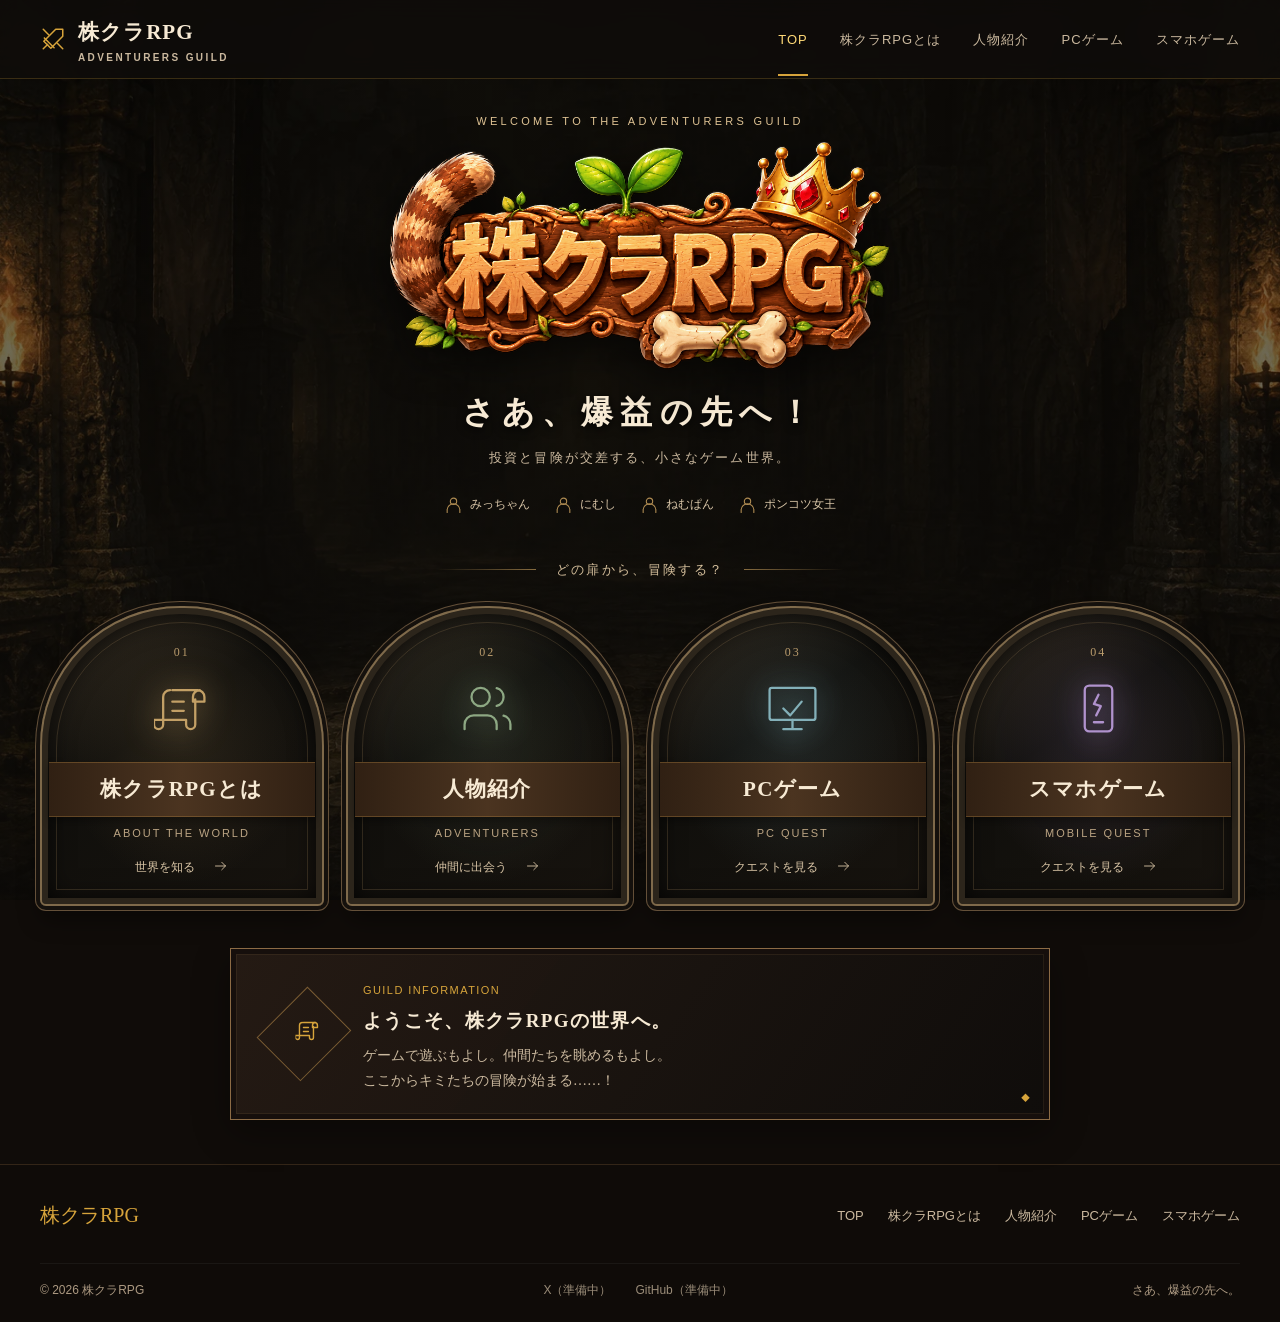
==== index.html @ 5f190a09 "Build Kabukura RPG static guild portal" ====
<!doctype html>
<html lang="ja"><head><meta charset="utf-8"><meta name="viewport" content="width=device-width,initial-scale=1"><meta name="theme-color" content="#100c09"><title>冒険者ギルド | 株クラRPG 公式サイト</title><meta name="description" content="さあ、爆益の先へ！ 株クラRPGの世界、仲間たち、PC・スマホゲームに出会う冒険者ギルド。"><meta property="og:title" content="冒険者ギルド | 株クラRPG"><meta property="og:description" content="さあ、爆益の先へ！ 株クラRPGの世界、仲間たち、PC・スマホゲームに出会う冒険者ギルド。"><meta property="og:type" content="website"><meta name="twitter:card" content="summary_large_image"><meta property="og:image" content="https://kabukura-rpg-guild.eager-loom-9898.chatgpt.site/assets/images/logo/kabukura-rpg.png"><meta property="og:image:alt" content="株クラRPG ロゴ"><meta property="og:url" content="https://kabukura-rpg-guild.eager-loom-9898.chatgpt.site/index.html"><link rel="icon" href="./assets/images/logo/kabukura-rpg.png"><link rel="stylesheet" href="./assets/css/common.css"><link rel="stylesheet" href="./assets/css/home.css"><script src="./data/site.js" defer></script><script src="./data/characters.js" defer></script><script src="./assets/js/common.js" defer></script></head><body class="home"><a class="skip-link" href="#main">本文へスキップ</a><header class="site-header" data-header></header><main id="main"><section class="hero container"><p class="eyebrow">Welcome to the adventurers guild</p><img class="hero-logo" src="./assets/images/logo/kabukura-rpg.png" alt="株クラRPG" width="1857" height="847" fetchpriority="high"><h1>さあ、爆益の先へ！</h1><p class="hero-sub">投資と冒険が交差する、小さなゲーム世界。</p><div class="party-strip" aria-label="ギルドの仲間たち"></div></section><section class="entrance-section container" aria-label="冒険の入口"><p class="section-divider">どの扉から、冒険する？</p><div class="portal-grid"><a class="portal" href="./about.html"><span class="portal-number">01</span><span class="portal-symbol" data-icon="scroll"></span><h2>株クラRPGとは</h2><p>ABOUT THE WORLD</p><span class="portal-action">世界を知る<span data-icon="arrow"></span></span></a><a class="portal" href="./characters.html"><span class="portal-number">02</span><span class="portal-symbol" data-icon="users"></span><h2>人物紹介</h2><p>ADVENTURERS</p><span class="portal-action">仲間に出会う<span data-icon="arrow"></span></span></a><a class="portal" href="./games-pc.html"><span class="portal-number">03</span><span class="portal-symbol" data-icon="monitor"></span><h2>PCゲーム</h2><p>PC QUEST</p><span class="portal-action">クエストを見る<span data-icon="arrow"></span></span></a><a class="portal" href="./games-mobile.html"><span class="portal-number">04</span><span class="portal-symbol" data-icon="mobile"></span><h2>スマホゲーム</h2><p>MOBILE QUEST</p><span class="portal-action">クエストを見る<span data-icon="arrow"></span></span></a></div><div class="welcome rpg-panel"><div class="welcome-symbol" data-icon="scroll"></div><div><small>GUILD INFORMATION</small><h2>ようこそ、株クラRPGの世界へ。</h2><p>ゲームで遊ぶもよし。仲間たちを眺めるもよし。<br>ここからキミたちの冒険が始まる……！</p></div></div></section></main><footer class="site-footer" data-footer></footer><noscript><p class="container noscript">人物・ゲームの一覧表示にはJavaScriptが必要です。<a href="./index.html">TOP</a> / <a href="./about.html">株クラRPGとは</a> / <a href="./characters.html">人物紹介</a> / <a href="./games-pc.html">PCゲーム</a> / <a href="./games-mobile.html">スマホゲーム</a></p></noscript></body></html>
---- assets/css/common.css ----
@charset "UTF-8";
:root{--bg-deep:#100c09;--bg-stone:#211912;--stone-light:#463527;--wood-dark:#3a2113;--wood-main:#6d3d1f;--wood-light:#a9652e;--gold:#d7a43b;--gold-light:#ffd977;--fire:#ef7b21;--fire-light:#ffc45c;--text-main:#f7ead4;--text-sub:#cbb99f;--danger:#b94235;--blue:#315f9c;--line:#82613b;--serif:"Yu Mincho","Hiragino Mincho ProN",serif;--sans:"Hiragino Kaku Gothic ProN","Yu Gothic",sans-serif}
*{box-sizing:border-box}html{scroll-behavior:smooth;color-scheme:dark}body{margin:0;background:var(--bg-deep);color:var(--text-main);font-family:var(--serif);font-size:16px;line-height:1.8}body:before{content:"";position:fixed;inset:0;z-index:-1;background:linear-gradient(180deg,rgba(12,10,8,.45),rgba(12,10,8,.82)),url('../images/backgrounds/guild-hall.webp') center top/cover no-repeat}a{color:inherit;text-decoration:none}button{font:inherit;color:inherit;cursor:pointer}img{max-width:100%;display:block}button,a{-webkit-tap-highlight-color:transparent}button:disabled{cursor:not-allowed}a:focus-visible,button:focus-visible{outline:3px solid var(--gold-light);outline-offset:5px}h1,h2,h3,p{margin-top:0}h1,h2,h3{font-weight:600}svg.icon{width:24px;height:24px;fill:none;stroke:currentColor;stroke-width:1.4;stroke-linecap:round;stroke-linejoin:round;flex-shrink:0}.container{width:min(1200px,calc(100% - 64px));margin-inline:auto}.skip-link{position:fixed;left:16px;top:-100px;z-index:100;background:var(--bg-stone);padding:12px}.skip-link:focus{top:10px}.site-header{position:sticky;top:0;z-index:20;border-bottom:1px solid #d7a43b38;background:#100d0bef;backdrop-filter:blur(12px)}.header-inner{min-height:78px;display:flex;align-items:center;justify-content:space-between;gap:24px}.brand{display:flex;gap:12px;align-items:center;font-size:21px;font-weight:700;letter-spacing:.05em}.brand svg{color:var(--gold);width:26px;height:26px}.brand small{font-family:var(--sans);display:block;font-size:10px;letter-spacing:.24em;line-height:1.3;color:var(--text-sub)}.main-nav{display:flex;gap:32px;align-items:center;font-family:var(--sans);font-size:13px;letter-spacing:.08em}.main-nav a{padding:26px 0 23px;border-bottom:2px solid transparent;color:var(--text-sub)}.main-nav a:hover,.main-nav a[aria-current]{color:var(--gold-light);border-color:var(--gold)}.menu-toggle{display:none;min-width:44px;min-height:44px;border:1px solid var(--line);background:#211912}.eyebrow{font:12px/1.5 var(--sans);letter-spacing:.3em;color:var(--gold);text-transform:uppercase}.rpg-panel{background:linear-gradient(125deg,#261c15ee,#100d0bf5);border:1px solid #8c6b45;box-shadow:inset 0 0 0 5px #160f0c,inset 0 0 0 6px #6e543338,0 12px 35px #0005}.gold-button,.sub-button{display:inline-flex;justify-content:center;align-items:center;gap:10px;min-height:48px;padding:10px 22px;border:1px solid #be904f;background:linear-gradient(#644424,#3a2718);color:var(--gold-light);font-size:14px;letter-spacing:.08em;transition:filter .2s}.gold-button:hover{filter:brightness(1.25)}.sub-button{background:#17130e;border-color:#5c4934;color:var(--text-sub)}.site-footer{border-top:1px solid #8763384d;background:#100c09cc;margin-top:70px;padding:32px 0 20px;font-family:var(--sans)}.footer-top,.footer-bottom{display:flex;justify-content:space-between;align-items:center;gap:24px}.footer-brand{font-family:var(--serif);font-size:20px;color:var(--gold)}.footer-nav{display:flex;flex-wrap:wrap;gap:12px 24px;font-size:13px;color:var(--text-sub)}.footer-nav a:hover{color:var(--gold-light)}.footer-bottom{margin-top:30px;border-top:1px solid #ffffff0c;padding-top:16px;font-size:12px;color:#ad9a82}.social-links{display:flex;gap:24px}.social-unset{color:#9b8d79;font-size:12px}.back-link{display:inline-flex;align-items:center;gap:9px;font:14px var(--sans);color:var(--text-sub);min-height:44px}.page-head{padding:46px 0 38px}.page-head h1{font-size:clamp(30px,4vw,46px);letter-spacing:.1em;margin:12px 0}.page-head p:last-child{color:var(--text-sub);margin:0}.crumb{font:12px var(--sans);color:#b7a384;display:flex;gap:12px;margin-bottom:32px}.page-main{min-height:65vh}.noscript{padding:16px;border:1px solid var(--gold)}
@media(max-width:1000px){.main-nav{gap:18px;font-size:12px}}@media(max-width:767px){.container{width:calc(100% - 36px)}.header-inner{min-height:66px}.brand{font-size:18px}.menu-toggle{display:grid;place-items:center}.main-nav{display:none;position:absolute;top:66px;left:0;right:0;flex-direction:column;gap:0;background:#17120ffb;border-bottom:1px solid var(--line);padding:14px 18px}.main-nav.is-open{display:flex}.main-nav a{width:100%;padding:13px 10px;font-size:14px}.footer-top,.footer-bottom{align-items:flex-start;flex-direction:column;gap:18px}.footer-nav{gap:12px 18px}.site-footer{margin-top:44px}.page-head{padding-top:30px}.page-head h1{font-size:30px}body:before{position:absolute;min-height:100vh;background-attachment:scroll}}
@media(prefers-reduced-motion:reduce){html{scroll-behavior:auto}*,*:before,*:after{animation:none!important;transition:none!important}}
---- assets/css/home.css ----
.home .site-header{position:relative;background:#100d0bcc}.hero{position:relative;text-align:center;padding:34px 0 20px}.hero .eyebrow{color:#dfc394;margin:0 0 12px;font-size:11px}.hero-logo{width:min(500px,78vw);height:auto;margin:0 auto;filter:drop-shadow(0 10px 20px #0009)}.hero h1{font-size:clamp(23px,2.5vw,32px);letter-spacing:.22em;margin:14px 0 5px;text-shadow:0 2px 10px #000}.hero-sub{font-size:13px;color:var(--text-sub);letter-spacing:.16em;margin:0}.party-strip{display:flex;justify-content:center;gap:24px;margin:25px 0 0;flex-wrap:wrap}.party-member{display:flex;align-items:center;gap:7px;font:12px var(--sans);color:#d9c6a8}.party-member svg{width:19px;height:19px;color:#ae8b52}.entrance-section{padding-top:14px}.section-divider{display:flex;align-items:center;justify-content:center;gap:20px;font-size:13px;letter-spacing:.18em;color:#d5bf9c;margin:10px 0 25px}.section-divider:before,.section-divider:after{content:"";height:1px;width:100px;background:linear-gradient(90deg,transparent,#876c40)}.section-divider:after{transform:rotate(180deg)}.portal-grid{display:grid;grid-template-columns:repeat(4,minmax(0,1fr));gap:22px}.portal{--aura:#c3a066;position:relative;display:flex;flex-direction:column;align-items:center;min-height:300px;padding:34px 15px 20px;border:2px solid #7f6a4b;border-radius:140px 140px 6px 6px;background:radial-gradient(ellipse at 50% 45%,color-mix(in srgb,var(--aura) 13%,transparent),transparent 62%),linear-gradient(145deg,#30291f,#100f0c 40%,#17130e);box-shadow:0 0 0 4px #15110d,0 0 0 5px #645039,inset 0 0 0 6px #2c251b,inset 0 0 30px #000,0 14px 22px #0006;text-align:center;transition:transform .25s,border-color .25s,box-shadow .25s;isolation:isolate}.portal:nth-child(2){--aura:#8da883}.portal:nth-child(3){--aura:#83b0b9}.portal:nth-child(4){--aura:#b092cd}.portal:before{content:"";position:absolute;inset:14px;border:1px solid #9f84583d;border-radius:130px 130px 0 0;z-index:-1}.portal-number{font-size:12px;color:#b99b6c;letter-spacing:.16em}.portal-symbol{display:grid;place-items:center;height:90px;width:100%;color:var(--aura);filter:drop-shadow(0 0 15px var(--aura));transition:transform .25s}.portal-symbol svg.icon{height:55px;width:55px;stroke-width:1}.portal h2{width:calc(100% + 16px);font-size:21px;letter-spacing:.06em;margin:8px 0 7px;padding:8px 0;border-block:1px solid #b7874359;background:linear-gradient(90deg,#302013,#4b3420,#302013);box-shadow:0 4px 8px #0005}.portal p{font:11px var(--sans);letter-spacing:.18em;color:#bba483;margin:3px 0 15px}.portal-action{font:12px var(--sans);color:#d8c4a5;display:flex;gap:18px;align-items:center}.portal-action svg{width:15px}.portal:hover{transform:translateY(-4px);border-color:var(--gold-light);box-shadow:0 0 0 4px #15110d,0 0 0 5px #ad8b4f,inset 0 0 32px #b87b2230,0 14px 22px #0006}.portal:hover .portal-symbol{transform:scale(1.07)}.portal:active{transform:scale(.98)}.welcome{position:relative;width:min(820px,100%);margin:42px auto 0;padding:26px 42px;display:flex;align-items:center;gap:28px}.welcome-symbol{color:var(--gold);padding:18px;border:1px solid #7a5b32;transform:rotate(45deg)}.welcome-symbol svg{transform:rotate(-45deg)}.welcome h2{font-size:19px;letter-spacing:.07em;margin:0 0 5px}.welcome p{font-size:14px;color:var(--text-sub);margin:0}.welcome small{font:11px var(--sans);color:var(--gold);letter-spacing:.13em}.welcome:after{content:"◆";position:absolute;right:19px;bottom:13px;color:var(--gold);font-size:9px}.home .site-footer{margin-top:44px}
@media(min-width:768px) and (max-width:1199px){.portal-grid{grid-template-columns:repeat(2,1fr);max-width:760px;margin:auto}.portal{min-height:280px}.hero-logo{width:440px}}@media(max-width:767px){.hero{padding:27px 0 18px}.hero-logo{width:94%;max-width:410px}.hero h1{font-size:23px;letter-spacing:.1em;margin-top:18px}.hero-sub{font-size:12px;letter-spacing:.06em}.party-strip{gap:12px 20px;max-width:280px;margin:22px auto 0}.party-member{font-size:12px}.portal-grid{grid-template-columns:repeat(2,minmax(0,1fr));gap:22px 16px}.portal{min-height:252px;padding:25px 6px 17px}.portal-symbol{height:72px}.portal-symbol svg.icon{width:42px;height:42px}.portal h2{font-size:16px;width:calc(100% + 4px)}.portal p{font-size:10px;letter-spacing:.1em}.portal-action{font-size:12px;gap:8px}.section-divider{font-size:12px;gap:12px}.section-divider:before,.section-divider:after{width:40px}.welcome{margin-top:32px;padding:24px}.welcome-symbol{display:none}.welcome h2{font-size:17px}.welcome p{font-size:14px}.hero .eyebrow{font-size:10px}}
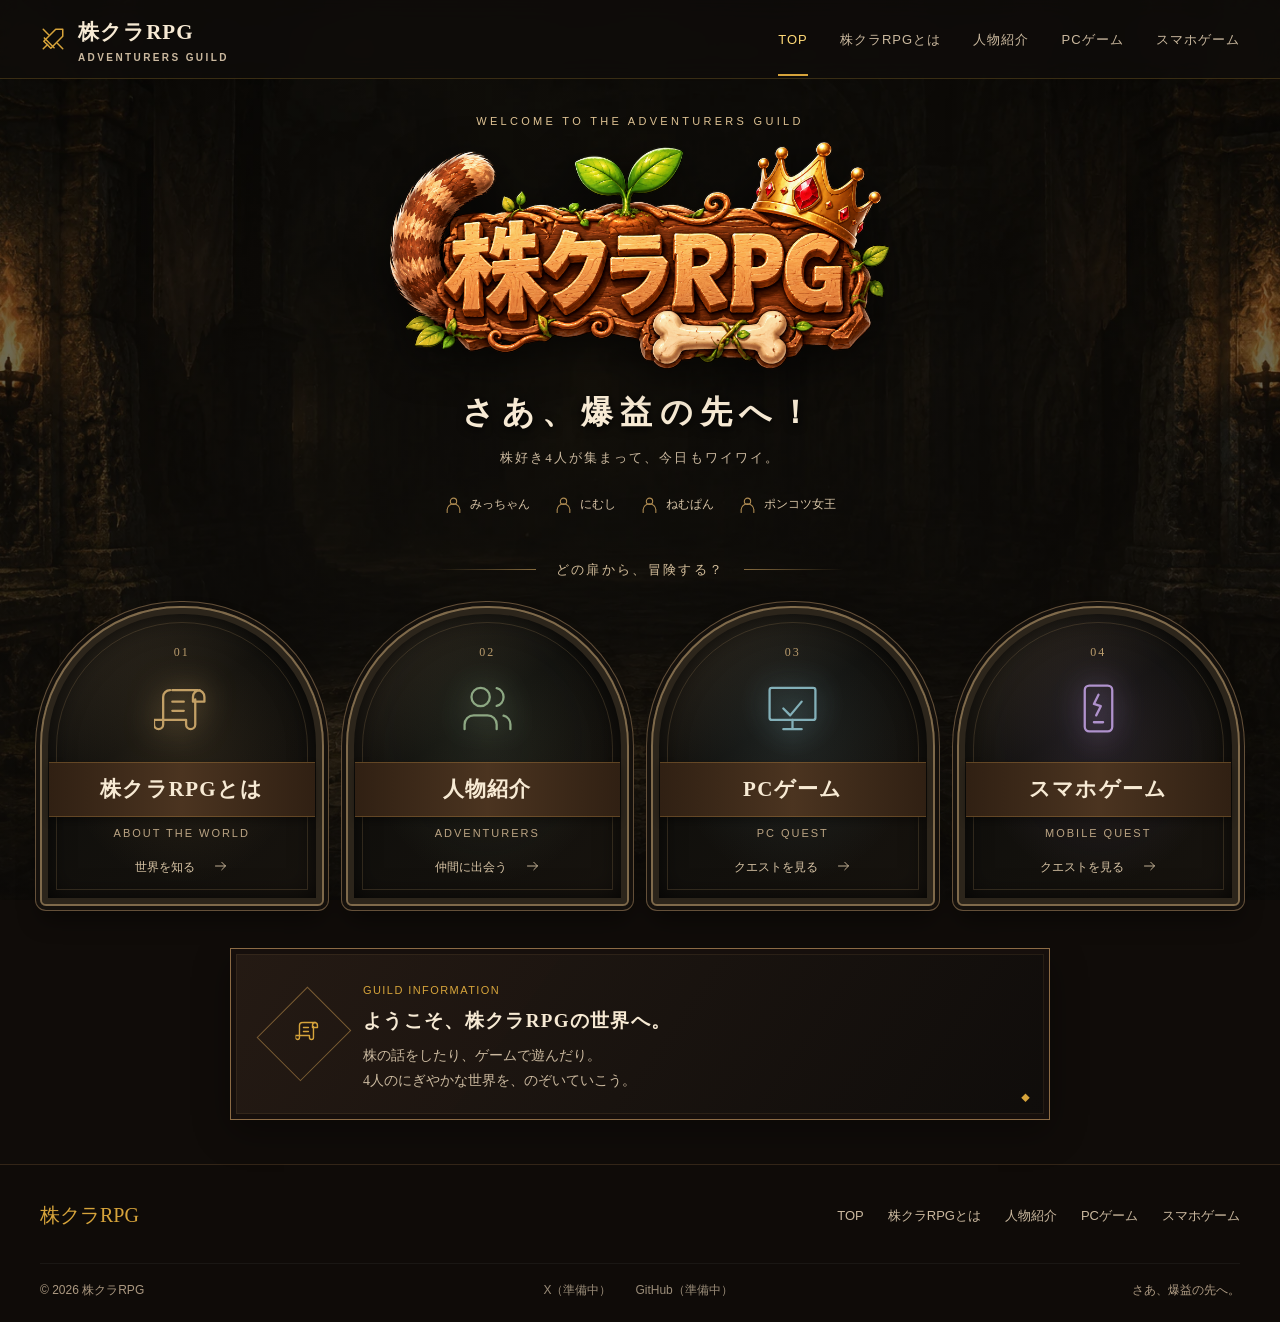
==== commit ed6b9f36: "first commit" ====
--- a/index.html
+++ b/index.html
@@ -1,2 +1,2 @@
 <!doctype html>
-<html lang="ja"><head><meta charset="utf-8"><meta name="viewport" content="width=device-width,initial-scale=1"><meta name="theme-color" content="#100c09"><title>冒険者ギルド | 株クラRPG 公式サイト</title><meta name="description" content="さあ、爆益の先へ！ 株クラRPGの世界、仲間たち、PC・スマホゲームに出会う冒険者ギルド。"><meta property="og:title" content="冒険者ギルド | 株クラRPG"><meta property="og:description" content="さあ、爆益の先へ！ 株クラRPGの世界、仲間たち、PC・スマホゲームに出会う冒険者ギルド。"><meta property="og:type" content="website"><meta name="twitter:card" content="summary_large_image"><meta property="og:image" content="https://kabukura-rpg-guild.eager-loom-9898.chatgpt.site/assets/images/logo/kabukura-rpg.png"><meta property="og:image:alt" content="株クラRPG ロゴ"><meta property="og:url" content="https://kabukura-rpg-guild.eager-loom-9898.chatgpt.site/index.html"><link rel="icon" href="./assets/images/logo/kabukura-rpg.png"><link rel="stylesheet" href="./assets/css/common.css"><link rel="stylesheet" href="./assets/css/home.css"><script src="./data/site.js" defer></script><script src="./data/characters.js" defer></script><script src="./assets/js/common.js" defer></script></head><body class="home"><a class="skip-link" href="#main">本文へスキップ</a><header class="site-header" data-header></header><main id="main"><section class="hero container"><p class="eyebrow">Welcome to the adventurers guild</p><img class="hero-logo" src="./assets/images/logo/kabukura-rpg.png" alt="株クラRPG" width="1857" height="847" fetchpriority="high"><h1>さあ、爆益の先へ！</h1><p class="hero-sub">投資と冒険が交差する、小さなゲーム世界。</p><div class="party-strip" aria-label="ギルドの仲間たち"></div></section><section class="entrance-section container" aria-label="冒険の入口"><p class="section-divider">どの扉から、冒険する？</p><div class="portal-grid"><a class="portal" href="./about.html"><span class="portal-number">01</span><span class="portal-symbol" data-icon="scroll"></span><h2>株クラRPGとは</h2><p>ABOUT THE WORLD</p><span class="portal-action">世界を知る<span data-icon="arrow"></span></span></a><a class="portal" href="./characters.html"><span class="portal-number">02</span><span class="portal-symbol" data-icon="users"></span><h2>人物紹介</h2><p>ADVENTURERS</p><span class="portal-action">仲間に出会う<span data-icon="arrow"></span></span></a><a class="portal" href="./games-pc.html"><span class="portal-number">03</span><span class="portal-symbol" data-icon="monitor"></span><h2>PCゲーム</h2><p>PC QUEST</p><span class="portal-action">クエストを見る<span data-icon="arrow"></span></span></a><a class="portal" href="./games-mobile.html"><span class="portal-number">04</span><span class="portal-symbol" data-icon="mobile"></span><h2>スマホゲーム</h2><p>MOBILE QUEST</p><span class="portal-action">クエストを見る<span data-icon="arrow"></span></span></a></div><div class="welcome rpg-panel"><div class="welcome-symbol" data-icon="scroll"></div><div><small>GUILD INFORMATION</small><h2>ようこそ、株クラRPGの世界へ。</h2><p>ゲームで遊ぶもよし。仲間たちを眺めるもよし。<br>ここからキミたちの冒険が始まる……！</p></div></div></section></main><footer class="site-footer" data-footer></footer><noscript><p class="container noscript">人物・ゲームの一覧表示にはJavaScriptが必要です。<a href="./index.html">TOP</a> / <a href="./about.html">株クラRPGとは</a> / <a href="./characters.html">人物紹介</a> / <a href="./games-pc.html">PCゲーム</a> / <a href="./games-mobile.html">スマホゲーム</a></p></noscript></body></html>+<html lang="ja"><head><meta charset="utf-8"><meta name="viewport" content="width=device-width,initial-scale=1"><meta name="theme-color" content="#100c09"><title>冒険者ギルド | 株クラRPG 公式サイト</title><meta name="description" content="株式投資をしている4人が、ワイワイ遊ぶ株クラRPGの世界。仲間たちの紹介とPC・スマホゲームを楽しもう。"><meta property="og:title" content="冒険者ギルド | 株クラRPG"><meta property="og:description" content="株式投資をしている4人が、ワイワイ遊ぶ株クラRPGの世界。仲間たちの紹介とPC・スマホゲームを楽しもう。"><meta property="og:type" content="website"><meta name="twitter:card" content="summary_large_image"><meta property="og:image" content="https://kabukura-rpg-guild.eager-loom-9898.chatgpt.site/assets/images/logo/kabukura-rpg.png"><meta property="og:image:alt" content="株クラRPG ロゴ"><meta property="og:url" content="https://kabukura-rpg-guild.eager-loom-9898.chatgpt.site/index.html"><link rel="icon" href="./assets/images/logo/kabukura-rpg.png"><link rel="stylesheet" href="./assets/css/common.css"><link rel="stylesheet" href="./assets/css/home.css"><script src="./data/site.js" defer></script><script src="./data/characters.js" defer></script><script src="./assets/js/common.js" defer></script></head><body class="home"><a class="skip-link" href="#main">本文へスキップ</a><header class="site-header" data-header></header><main id="main"><section class="hero container"><p class="eyebrow">Welcome to the adventurers guild</p><img class="hero-logo" src="./assets/images/logo/kabukura-rpg.png" alt="株クラRPG" width="1857" height="847" fetchpriority="high"><h1>さあ、爆益の先へ！</h1><p class="hero-sub">株好き4人が集まって、今日もワイワイ。</p><div class="party-strip" aria-label="ギルドの仲間たち"></div></section><section class="entrance-section container" aria-label="冒険の入口"><p class="section-divider">どの扉から、冒険する？</p><div class="portal-grid"><a class="portal" href="./about.html"><span class="portal-number">01</span><span class="portal-symbol" data-icon="scroll"></span><h2>株クラRPGとは</h2><p>ABOUT THE WORLD</p><span class="portal-action">世界を知る<span data-icon="arrow"></span></span></a><a class="portal" href="./characters.html"><span class="portal-number">02</span><span class="portal-symbol" data-icon="users"></span><h2>人物紹介</h2><p>ADVENTURERS</p><span class="portal-action">仲間に出会う<span data-icon="arrow"></span></span></a><a class="portal" href="./games-pc.html"><span class="portal-number">03</span><span class="portal-symbol" data-icon="monitor"></span><h2>PCゲーム</h2><p>PC QUEST</p><span class="portal-action">クエストを見る<span data-icon="arrow"></span></span></a><a class="portal" href="./games-mobile.html"><span class="portal-number">04</span><span class="portal-symbol" data-icon="mobile"></span><h2>スマホゲーム</h2><p>MOBILE QUEST</p><span class="portal-action">クエストを見る<span data-icon="arrow"></span></span></a></div><div class="welcome rpg-panel"><div class="welcome-symbol" data-icon="scroll"></div><div><small>GUILD INFORMATION</small><h2>ようこそ、株クラRPGの世界へ。</h2><p>株の話をしたり、ゲームで遊んだり。<br>4人のにぎやかな世界を、のぞいていこう。</p></div></div></section></main><footer class="site-footer" data-footer></footer><noscript><p class="container noscript">人物・ゲームの一覧表示にはJavaScriptが必要です。<a href="./index.html">TOP</a> / <a href="./about.html">株クラRPGとは</a> / <a href="./characters.html">人物紹介</a> / <a href="./games-pc.html">PCゲーム</a> / <a href="./games-mobile.html">スマホゲーム</a></p></noscript></body></html>
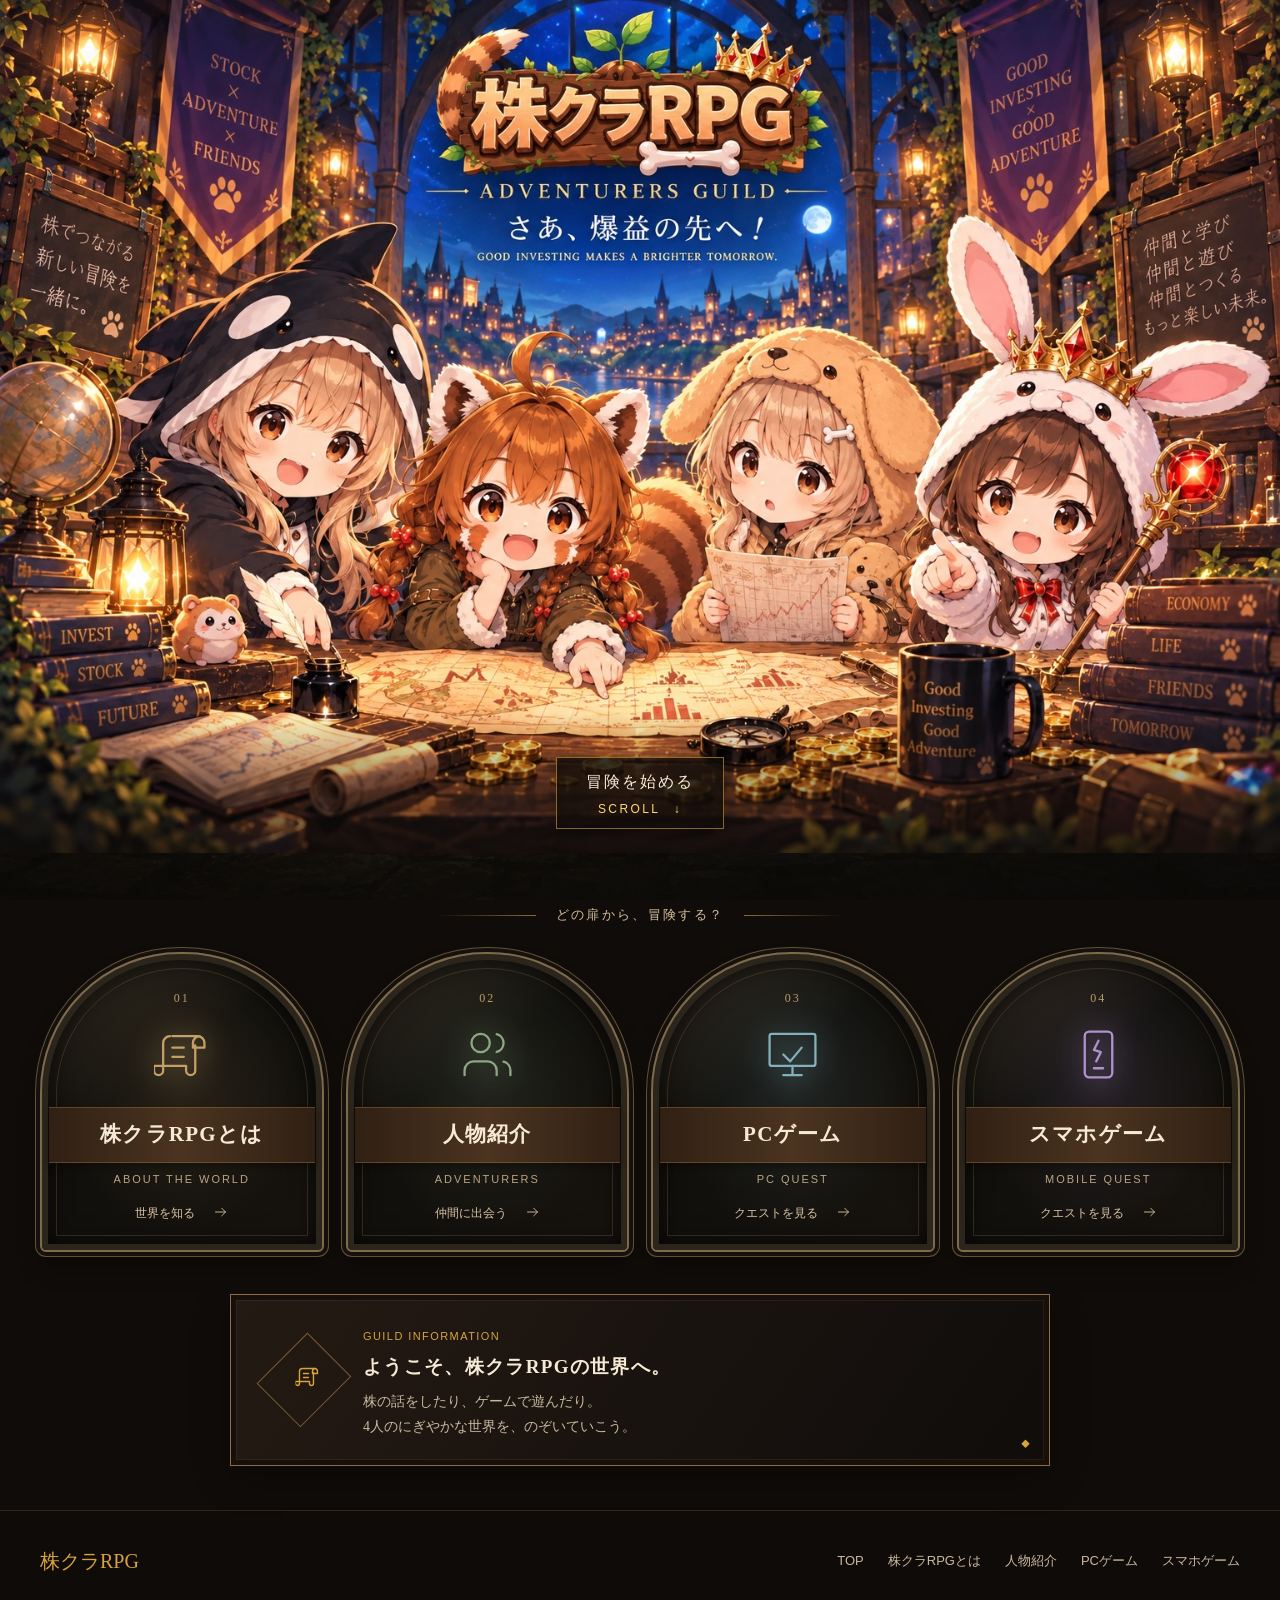
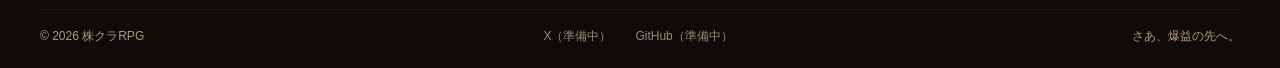
==== commit eed0d1b7: "back" ====
--- a/index.html
+++ b/index.html
@@ -1,2 +1,6 @@
 <!doctype html>
-<html lang="ja"><head><meta charset="utf-8"><meta name="viewport" content="width=device-width,initial-scale=1"><meta name="theme-color" content="#100c09"><title>冒険者ギルド | 株クラRPG 公式サイト</title><meta name="description" content="株式投資をしている4人が、ワイワイ遊ぶ株クラRPGの世界。仲間たちの紹介とPC・スマホゲームを楽しもう。"><meta property="og:title" content="冒険者ギルド | 株クラRPG"><meta property="og:description" content="株式投資をしている4人が、ワイワイ遊ぶ株クラRPGの世界。仲間たちの紹介とPC・スマホゲームを楽しもう。"><meta property="og:type" content="website"><meta name="twitter:card" content="summary_large_image"><meta property="og:image" content="https://kabukura-rpg-guild.eager-loom-9898.chatgpt.site/assets/images/logo/kabukura-rpg.png"><meta property="og:image:alt" content="株クラRPG ロゴ"><meta property="og:url" content="https://kabukura-rpg-guild.eager-loom-9898.chatgpt.site/index.html"><link rel="icon" href="./assets/images/logo/kabukura-rpg.png"><link rel="stylesheet" href="./assets/css/common.css"><link rel="stylesheet" href="./assets/css/home.css"><script src="./data/site.js" defer></script><script src="./data/characters.js" defer></script><script src="./assets/js/common.js" defer></script></head><body class="home"><a class="skip-link" href="#main">本文へスキップ</a><header class="site-header" data-header></header><main id="main"><section class="hero container"><p class="eyebrow">Welcome to the adventurers guild</p><img class="hero-logo" src="./assets/images/logo/kabukura-rpg.png" alt="株クラRPG" width="1857" height="847" fetchpriority="high"><h1>さあ、爆益の先へ！</h1><p class="hero-sub">株好き4人が集まって、今日もワイワイ。</p><div class="party-strip" aria-label="ギルドの仲間たち"></div></section><section class="entrance-section container" aria-label="冒険の入口"><p class="section-divider">どの扉から、冒険する？</p><div class="portal-grid"><a class="portal" href="./about.html"><span class="portal-number">01</span><span class="portal-symbol" data-icon="scroll"></span><h2>株クラRPGとは</h2><p>ABOUT THE WORLD</p><span class="portal-action">世界を知る<span data-icon="arrow"></span></span></a><a class="portal" href="./characters.html"><span class="portal-number">02</span><span class="portal-symbol" data-icon="users"></span><h2>人物紹介</h2><p>ADVENTURERS</p><span class="portal-action">仲間に出会う<span data-icon="arrow"></span></span></a><a class="portal" href="./games-pc.html"><span class="portal-number">03</span><span class="portal-symbol" data-icon="monitor"></span><h2>PCゲーム</h2><p>PC QUEST</p><span class="portal-action">クエストを見る<span data-icon="arrow"></span></span></a><a class="portal" href="./games-mobile.html"><span class="portal-number">04</span><span class="portal-symbol" data-icon="mobile"></span><h2>スマホゲーム</h2><p>MOBILE QUEST</p><span class="portal-action">クエストを見る<span data-icon="arrow"></span></span></a></div><div class="welcome rpg-panel"><div class="welcome-symbol" data-icon="scroll"></div><div><small>GUILD INFORMATION</small><h2>ようこそ、株クラRPGの世界へ。</h2><p>株の話をしたり、ゲームで遊んだり。<br>4人のにぎやかな世界を、のぞいていこう。</p></div></div></section></main><footer class="site-footer" data-footer></footer><noscript><p class="container noscript">人物・ゲームの一覧表示にはJavaScriptが必要です。<a href="./index.html">TOP</a> / <a href="./about.html">株クラRPGとは</a> / <a href="./characters.html">人物紹介</a> / <a href="./games-pc.html">PCゲーム</a> / <a href="./games-mobile.html">スマホゲーム</a></p></noscript></body></html>+<html lang="ja"><head><meta charset="utf-8"><meta name="viewport" content="width=device-width,initial-scale=1"><meta name="theme-color" content="#100c09"><title>冒険者ギルド | 株クラRPG 公式サイト</title><meta name="description" content="株式投資をしている4人が、ワイワイ遊ぶ株クラRPGの世界。仲間たちの紹介とPC・スマホゲームを楽しもう。"><meta property="og:title" content="冒険者ギルド | 株クラRPG"><meta property="og:description" content="株式投資をしている4人が、ワイワイ遊ぶ株クラRPGの世界。仲間たちの紹介とPC・スマホゲームを楽しもう。"><meta property="og:type" content="website"><meta name="twitter:card" content="summary_large_image"><meta property="og:image" content="https://kabukura-rpg-guild.eager-loom-9898.chatgpt.site/assets/images/logo/kabukura-rpg.png"><meta property="og:image:alt" content="株クラRPG ロゴ"><meta property="og:url" content="https://kabukura-rpg-guild.eager-loom-9898.chatgpt.site/index.html"><link rel="icon" href="./assets/images/logo/kabukura-rpg.png"><link rel="stylesheet" href="./assets/css/common.css"><link rel="stylesheet" href="./assets/css/home.css"><script src="./data/site.js" defer></script><script src="./assets/js/common.js" defer></script></head><body class="home"><a class="skip-link" href="#main">本文へスキップ</a><main id="main"><section class="hero" aria-labelledby="hero-title">
+  <h1 id="hero-title" class="hero-title">株クラRPG — さあ、爆益の先へ！</h1>
+  <img class="hero-visual" src="./assets/images/backgrounds/top.jpeg" alt="株クラRPGのロゴと、明かりの灯るギルドに集まった4人の仲間たち" width="1536" height="1024" fetchpriority="high">
+  <a class="hero-scroll" href="#adventure-menu"><span>冒険を始める</span><small>SCROLL <span aria-hidden="true">↓</span></small></a>
+</section><section id="adventure-menu" class="entrance-section container" aria-label="冒険の入口" tabindex="-1"><p class="section-divider">どの扉から、冒険する？</p><div class="portal-grid"><a class="portal" href="./about.html"><span class="portal-number">01</span><span class="portal-symbol" data-icon="scroll"></span><h2>株クラRPGとは</h2><p>ABOUT THE WORLD</p><span class="portal-action">世界を知る<span data-icon="arrow"></span></span></a><a class="portal" href="./characters.html"><span class="portal-number">02</span><span class="portal-symbol" data-icon="users"></span><h2>人物紹介</h2><p>ADVENTURERS</p><span class="portal-action">仲間に出会う<span data-icon="arrow"></span></span></a><a class="portal" href="./games-pc.html"><span class="portal-number">03</span><span class="portal-symbol" data-icon="monitor"></span><h2>PCゲーム</h2><p>PC QUEST</p><span class="portal-action">クエストを見る<span data-icon="arrow"></span></span></a><a class="portal" href="./games-mobile.html"><span class="portal-number">04</span><span class="portal-symbol" data-icon="mobile"></span><h2>スマホゲーム</h2><p>MOBILE QUEST</p><span class="portal-action">クエストを見る<span data-icon="arrow"></span></span></a></div><div class="welcome rpg-panel"><div class="welcome-symbol" data-icon="scroll"></div><div><small>GUILD INFORMATION</small><h2>ようこそ、株クラRPGの世界へ。</h2><p>株の話をしたり、ゲームで遊んだり。<br>4人のにぎやかな世界を、のぞいていこう。</p></div></div></section></main><footer class="site-footer" data-footer></footer><noscript><p class="container noscript">人物・ゲームの一覧表示にはJavaScriptが必要です。<a href="./index.html">TOP</a> / <a href="./about.html">株クラRPGとは</a> / <a href="./characters.html">人物紹介</a> / <a href="./games-pc.html">PCゲーム</a> / <a href="./games-mobile.html">スマホゲーム</a></p></noscript></body></html>
--- a/assets/css/home.css
+++ b/assets/css/home.css
@@ -1,2 +1,21 @@
-.home .site-header{position:relative;background:#100d0bcc}.hero{position:relative;text-align:center;padding:34px 0 20px}.hero .eyebrow{color:#dfc394;margin:0 0 12px;font-size:11px}.hero-logo{width:min(500px,78vw);height:auto;margin:0 auto;filter:drop-shadow(0 10px 20px #0009)}.hero h1{font-size:clamp(23px,2.5vw,32px);letter-spacing:.22em;margin:14px 0 5px;text-shadow:0 2px 10px #000}.hero-sub{font-size:13px;color:var(--text-sub);letter-spacing:.16em;margin:0}.party-strip{display:flex;justify-content:center;gap:24px;margin:25px 0 0;flex-wrap:wrap}.party-member{display:flex;align-items:center;gap:7px;font:12px var(--sans);color:#d9c6a8}.party-member svg{width:19px;height:19px;color:#ae8b52}.entrance-section{padding-top:14px}.section-divider{display:flex;align-items:center;justify-content:center;gap:20px;font-size:13px;letter-spacing:.18em;color:#d5bf9c;margin:10px 0 25px}.section-divider:before,.section-divider:after{content:"";height:1px;width:100px;background:linear-gradient(90deg,transparent,#876c40)}.section-divider:after{transform:rotate(180deg)}.portal-grid{display:grid;grid-template-columns:repeat(4,minmax(0,1fr));gap:22px}.portal{--aura:#c3a066;position:relative;display:flex;flex-direction:column;align-items:center;min-height:300px;padding:34px 15px 20px;border:2px solid #7f6a4b;border-radius:140px 140px 6px 6px;background:radial-gradient(ellipse at 50% 45%,color-mix(in srgb,var(--aura) 13%,transparent),transparent 62%),linear-gradient(145deg,#30291f,#100f0c 40%,#17130e);box-shadow:0 0 0 4px #15110d,0 0 0 5px #645039,inset 0 0 0 6px #2c251b,inset 0 0 30px #000,0 14px 22px #0006;text-align:center;transition:transform .25s,border-color .25s,box-shadow .25s;isolation:isolate}.portal:nth-child(2){--aura:#8da883}.portal:nth-child(3){--aura:#83b0b9}.portal:nth-child(4){--aura:#b092cd}.portal:before{content:"";position:absolute;inset:14px;border:1px solid #9f84583d;border-radius:130px 130px 0 0;z-index:-1}.portal-number{font-size:12px;color:#b99b6c;letter-spacing:.16em}.portal-symbol{display:grid;place-items:center;height:90px;width:100%;color:var(--aura);filter:drop-shadow(0 0 15px var(--aura));transition:transform .25s}.portal-symbol svg.icon{height:55px;width:55px;stroke-width:1}.portal h2{width:calc(100% + 16px);font-size:21px;letter-spacing:.06em;margin:8px 0 7px;padding:8px 0;border-block:1px solid #b7874359;background:linear-gradient(90deg,#302013,#4b3420,#302013);box-shadow:0 4px 8px #0005}.portal p{font:11px var(--sans);letter-spacing:.18em;color:#bba483;margin:3px 0 15px}.portal-action{font:12px var(--sans);color:#d8c4a5;display:flex;gap:18px;align-items:center}.portal-action svg{width:15px}.portal:hover{transform:translateY(-4px);border-color:var(--gold-light);box-shadow:0 0 0 4px #15110d,0 0 0 5px #ad8b4f,inset 0 0 32px #b87b2230,0 14px 22px #0006}.portal:hover .portal-symbol{transform:scale(1.07)}.portal:active{transform:scale(.98)}.welcome{position:relative;width:min(820px,100%);margin:42px auto 0;padding:26px 42px;display:flex;align-items:center;gap:28px}.welcome-symbol{color:var(--gold);padding:18px;border:1px solid #7a5b32;transform:rotate(45deg)}.welcome-symbol svg{transform:rotate(-45deg)}.welcome h2{font-size:19px;letter-spacing:.07em;margin:0 0 5px}.welcome p{font-size:14px;color:var(--text-sub);margin:0}.welcome small{font:11px var(--sans);color:var(--gold);letter-spacing:.13em}.welcome:after{content:"◆";position:absolute;right:19px;bottom:13px;color:var(--gold);font-size:9px}.home .site-footer{margin-top:44px}
-@media(min-width:768px) and (max-width:1199px){.portal-grid{grid-template-columns:repeat(2,1fr);max-width:760px;margin:auto}.portal{min-height:280px}.hero-logo{width:440px}}@media(max-width:767px){.hero{padding:27px 0 18px}.hero-logo{width:94%;max-width:410px}.hero h1{font-size:23px;letter-spacing:.1em;margin-top:18px}.hero-sub{font-size:12px;letter-spacing:.06em}.party-strip{gap:12px 20px;max-width:280px;margin:22px auto 0}.party-member{font-size:12px}.portal-grid{grid-template-columns:repeat(2,minmax(0,1fr));gap:22px 16px}.portal{min-height:252px;padding:25px 6px 17px}.portal-symbol{height:72px}.portal-symbol svg.icon{width:42px;height:42px}.portal h2{font-size:16px;width:calc(100% + 4px)}.portal p{font-size:10px;letter-spacing:.1em}.portal-action{font-size:12px;gap:8px}.section-divider{font-size:12px;gap:12px}.section-divider:before,.section-divider:after{width:40px}.welcome{margin-top:32px;padding:24px}.welcome-symbol{display:none}.welcome h2{font-size:17px}.welcome p{font-size:14px}.hero .eyebrow{font-size:10px}}
+/* Keep the supplied key visual intact: full width, natural aspect ratio. */
+.hero{position:relative;isolation:isolate;width:100%;margin:0;background:var(--bg-deep)}
+.hero-title{position:absolute;width:1px;height:1px;margin:-1px;padding:0;overflow:hidden;clip-path:inset(50%);white-space:nowrap}
+.hero-visual{display:block;width:100%;height:auto;aspect-ratio:3/2;object-fit:contain;object-position:center;margin:0 auto}
+.hero::after{content:"";position:absolute;inset:auto 0 0;height:140px;background:linear-gradient(transparent,#100c09b8);pointer-events:none}
+.hero-scroll{position:absolute;z-index:1;left:50%;bottom:24px;transform:translateX(-50%);display:flex;flex-direction:column;align-items:center;justify-content:center;gap:4px;min-width:168px;min-height:64px;padding:10px 22px;background:#100c09c9;border:1px solid #d7a43b99;color:var(--text-main);font-size:16px;letter-spacing:.12em;box-shadow:0 4px 20px #0005;transition:background .2s,border-color .2s}
+.hero-scroll small{font:12px/1.5 var(--sans);letter-spacing:.2em;color:var(--gold-light)}
+.hero-scroll small span{display:inline-block;margin-left:8px}
+.hero-scroll:hover{background:#302113e8;border-color:var(--gold-light)}
+.hero-scroll:active{background:#4b3420}
+.entrance-section{padding-top:40px;scroll-margin-top:24px}
+.entrance-section:focus{outline:none}
+.entrance-section:focus-visible{outline:2px solid var(--gold);outline-offset:8px}
+@media(max-width:767px){
+  .hero::after{display:none}
+  .hero-scroll{position:relative;left:auto;bottom:auto;transform:none;width:fit-content;margin:16px auto 0;min-height:60px}
+  .hero{padding-bottom:8px}
+  .entrance-section{padding-top:24px}
+}
+.section-divider{display:flex;align-items:center;justify-content:center;gap:20px;font-size:13px;letter-spacing:.18em;color:#d5bf9c;margin:10px 0 25px}.section-divider:before,.section-divider:after{content:"";height:1px;width:100px;background:linear-gradient(90deg,transparent,#876c40)}.section-divider:after{transform:rotate(180deg)}.portal-grid{display:grid;grid-template-columns:repeat(4,minmax(0,1fr));gap:22px}.portal{--aura:#c3a066;position:relative;display:flex;flex-direction:column;align-items:center;min-height:300px;padding:34px 15px 20px;border:2px solid #7f6a4b;border-radius:140px 140px 6px 6px;background:radial-gradient(ellipse at 50% 45%,color-mix(in srgb,var(--aura) 13%,transparent),transparent 62%),linear-gradient(145deg,#30291f,#100f0c 40%,#17130e);box-shadow:0 0 0 4px #15110d,0 0 0 5px #645039,inset 0 0 0 6px #2c251b,inset 0 0 30px #000,0 14px 22px #0006;text-align:center;transition:transform .25s,border-color .25s,box-shadow .25s;isolation:isolate}.portal:nth-child(2){--aura:#8da883}.portal:nth-child(3){--aura:#83b0b9}.portal:nth-child(4){--aura:#b092cd}.portal:before{content:"";position:absolute;inset:14px;border:1px solid #9f84583d;border-radius:130px 130px 0 0;z-index:-1}.portal-number{font-size:12px;color:#b99b6c;letter-spacing:.16em}.portal-symbol{display:grid;place-items:center;height:90px;width:100%;color:var(--aura);filter:drop-shadow(0 0 15px var(--aura));transition:transform .25s}.portal-symbol svg.icon{height:55px;width:55px;stroke-width:1}.portal h2{width:calc(100% + 16px);font-size:21px;letter-spacing:.06em;margin:8px 0 7px;padding:8px 0;border-block:1px solid #b7874359;background:linear-gradient(90deg,#302013,#4b3420,#302013);box-shadow:0 4px 8px #0005}.portal p{font:11px var(--sans);letter-spacing:.18em;color:#bba483;margin:3px 0 15px}.portal-action{font:12px var(--sans);color:#d8c4a5;display:flex;gap:18px;align-items:center}.portal-action svg{width:15px}.portal:hover{transform:translateY(-4px);border-color:var(--gold-light);box-shadow:0 0 0 4px #15110d,0 0 0 5px #ad8b4f,inset 0 0 32px #b87b2230,0 14px 22px #0006}.portal:hover .portal-symbol{transform:scale(1.07)}.portal:active{transform:scale(.98)}.welcome{position:relative;width:min(820px,100%);margin:42px auto 0;padding:26px 42px;display:flex;align-items:center;gap:28px}.welcome-symbol{color:var(--gold);padding:18px;border:1px solid #7a5b32;transform:rotate(45deg)}.welcome-symbol svg{transform:rotate(-45deg)}.welcome h2{font-size:19px;letter-spacing:.07em;margin:0 0 5px}.welcome p{font-size:14px;color:var(--text-sub);margin:0}.welcome small{font:11px var(--sans);color:var(--gold);letter-spacing:.13em}.welcome:after{content:"◆";position:absolute;right:19px;bottom:13px;color:var(--gold);font-size:9px}.home .site-footer{margin-top:44px}
+@media(min-width:768px) and (max-width:1199px){.portal-grid{grid-template-columns:repeat(2,1fr);max-width:760px;margin:auto}.portal{min-height:280px}}@media(max-width:767px){.portal-grid{grid-template-columns:repeat(2,minmax(0,1fr));gap:22px 16px}.portal{min-height:252px;padding:25px 6px 17px}.portal-symbol{height:72px}.portal-symbol svg.icon{width:42px;height:42px}.portal h2{font-size:16px;width:calc(100% + 4px)}.portal p{font-size:10px;letter-spacing:.1em}.portal-action{font-size:12px;gap:8px}.section-divider{font-size:12px;gap:12px}.section-divider:before,.section-divider:after{width:40px}.welcome{margin-top:32px;padding:24px}.welcome-symbol{display:none}.welcome h2{font-size:17px}.welcome p{font-size:14px}}
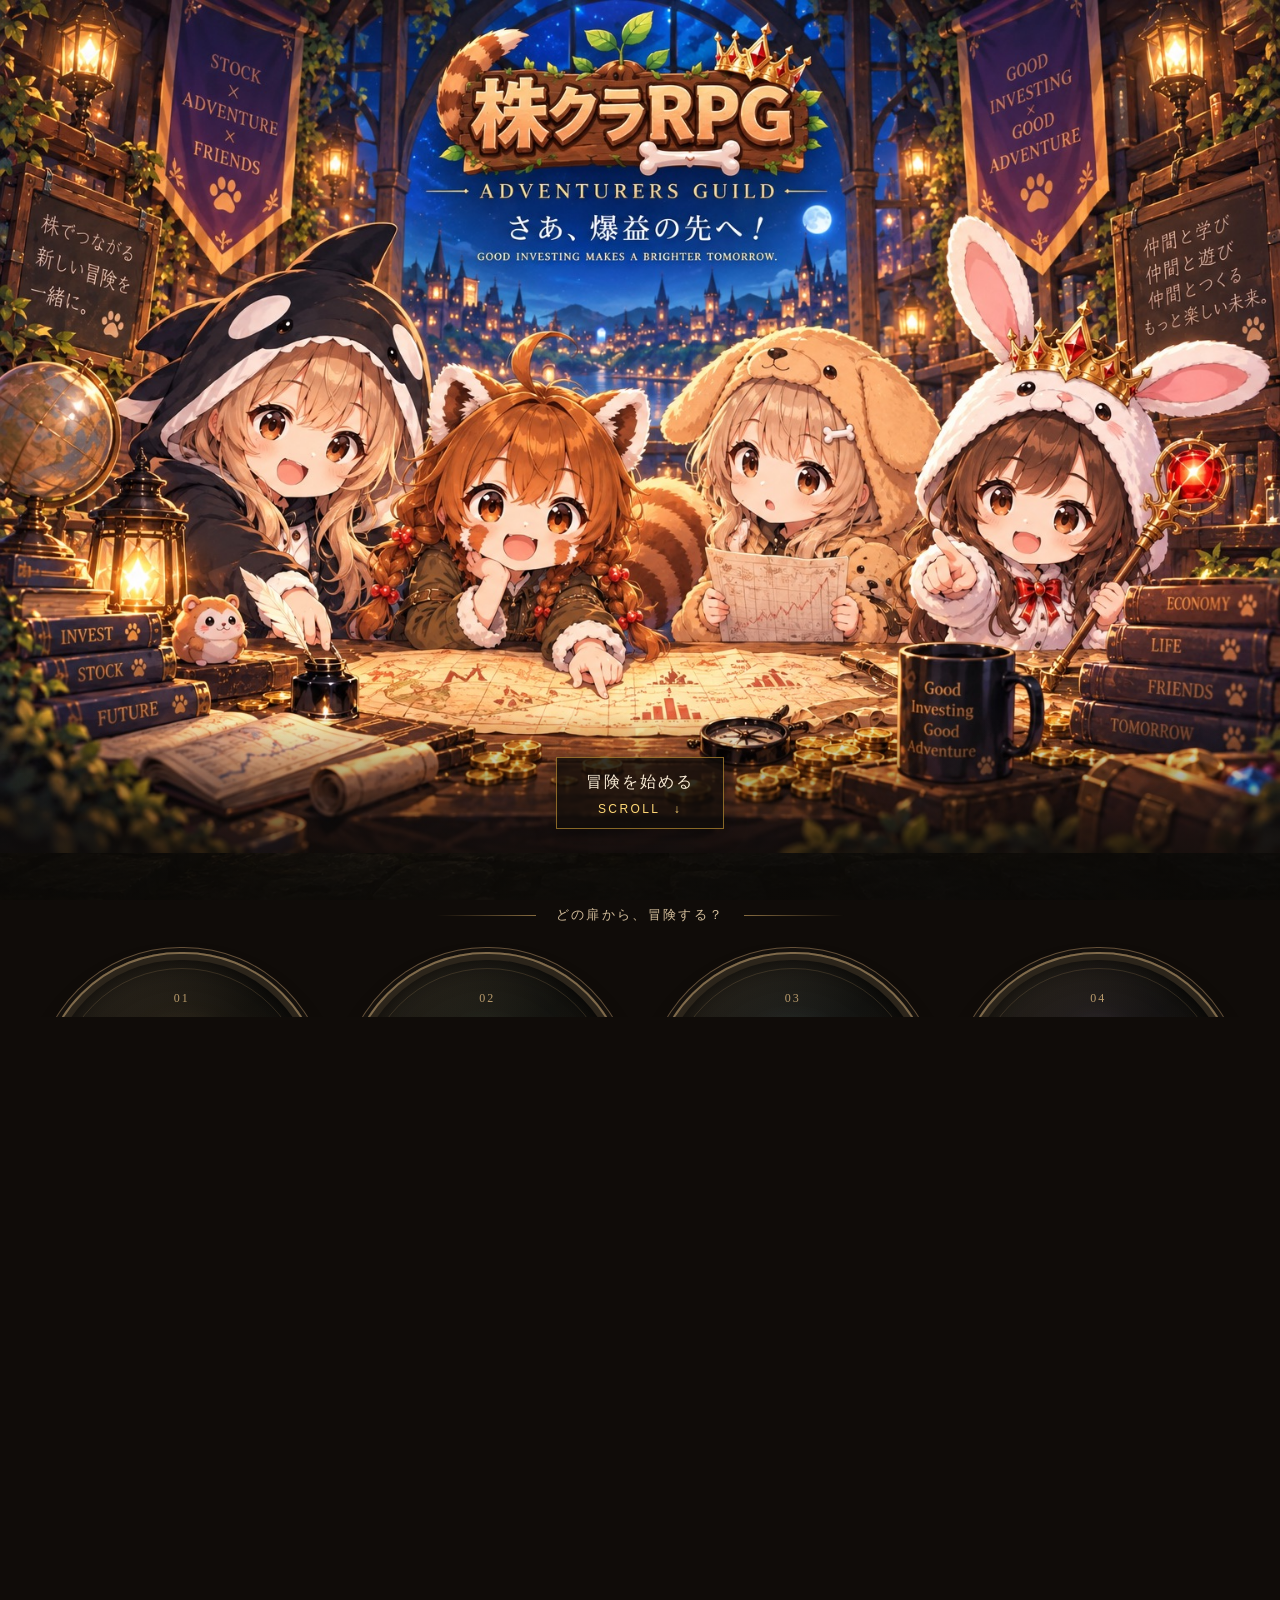
==== commit 042cc372: "back２" ====
--- a/index.html
+++ b/index.html
@@ -1,6 +1,23 @@
 <!doctype html>
-<html lang="ja"><head><meta charset="utf-8"><meta name="viewport" content="width=device-width,initial-scale=1"><meta name="theme-color" content="#100c09"><title>冒険者ギルド | 株クラRPG 公式サイト</title><meta name="description" content="株式投資をしている4人が、ワイワイ遊ぶ株クラRPGの世界。仲間たちの紹介とPC・スマホゲームを楽しもう。"><meta property="og:title" content="冒険者ギルド | 株クラRPG"><meta property="og:description" content="株式投資をしている4人が、ワイワイ遊ぶ株クラRPGの世界。仲間たちの紹介とPC・スマホゲームを楽しもう。"><meta property="og:type" content="website"><meta name="twitter:card" content="summary_large_image"><meta property="og:image" content="https://kabukura-rpg-guild.eager-loom-9898.chatgpt.site/assets/images/logo/kabukura-rpg.png"><meta property="og:image:alt" content="株クラRPG ロゴ"><meta property="og:url" content="https://kabukura-rpg-guild.eager-loom-9898.chatgpt.site/index.html"><link rel="icon" href="./assets/images/logo/kabukura-rpg.png"><link rel="stylesheet" href="./assets/css/common.css"><link rel="stylesheet" href="./assets/css/home.css"><script src="./data/site.js" defer></script><script src="./assets/js/common.js" defer></script></head><body class="home"><a class="skip-link" href="#main">本文へスキップ</a><main id="main"><section class="hero" aria-labelledby="hero-title">
+<html lang="ja"><head><meta charset="utf-8"><meta name="viewport" content="width=device-width,initial-scale=1"><meta name="theme-color" content="#100c09"><title>冒険者ギルド | 株クラRPG 公式サイト</title><meta name="description" content="株式投資をしている4人が、ワイワイ遊ぶ株クラRPGの世界。仲間たちの紹介とPC・スマホゲームを楽しもう。"><meta property="og:title" content="冒険者ギルド | 株クラRPG"><meta property="og:description" content="株式投資をしている4人が、ワイワイ遊ぶ株クラRPGの世界。仲間たちの紹介とPC・スマホゲームを楽しもう。"><meta property="og:type" content="website"><meta name="twitter:card" content="summary_large_image"><meta property="og:image" content="https://kabukura-rpg-guild.eager-loom-9898.chatgpt.site/assets/images/logo/kabukura-rpg.png"><meta property="og:image:alt" content="株クラRPG ロゴ"><meta property="og:url" content="https://kabukura-rpg-guild.eager-loom-9898.chatgpt.site/index.html"><link rel="icon" href="./assets/images/logo/kabukura-rpg.png"><link rel="stylesheet" href="./assets/css/common.css"><link rel="stylesheet" href="./assets/css/home.css"><script src="./data/site.js" defer></script><script src="./assets/js/common.js" defer></script></head><body class="home"><a class="skip-link" href="#main">本文へスキップ</a><header class="site-header mobile-home-header" data-header></header><main id="main"><section class="hero desktop-hero" aria-labelledby="hero-title">
   <h1 id="hero-title" class="hero-title">株クラRPG — さあ、爆益の先へ！</h1>
   <img class="hero-visual" src="./assets/images/backgrounds/top.jpeg" alt="株クラRPGのロゴと、明かりの灯るギルドに集まった4人の仲間たち" width="1536" height="1024" fetchpriority="high">
   <a class="hero-scroll" href="#adventure-menu"><span>冒険を始める</span><small>SCROLL <span aria-hidden="true">↓</span></small></a>
+</section>
+<section class="mobile-welcome" aria-labelledby="mobile-hero-title">
+  <div class="mobile-welcome-copy container">
+    <p class="mobile-eyebrow">WELCOME TO THE<br>ADVENTURERS GUILD</p>
+    <img class="mobile-guild-logo" src="./assets/images/logo/kabukura-rpg.png" alt="株クラRPG" width="1857" height="847" fetchpriority="high">
+    <h1 id="mobile-hero-title">さあ、爆益の先へ！</h1>
+    <p class="mobile-subcopy">株好き4人が集まって、今日もワイワイ。</p>
+    <ul class="mobile-member-list" aria-label="ギルドの仲間たち">
+      <li><a href="./characters.html">みっちゃん</a></li>
+      <li><a href="./characters.html">ねむぱん</a></li>
+      <li><a href="./characters.html">にむし</a></li>
+      <li><a href="./characters.html">ポンコツ女王</a></li>
+    </ul>
+  </div>
+  <div class="mobile-party-art">
+    <img src="./assets/images/backgrounds/top.jpeg" alt="ギルドのテーブルを囲んで楽しむ4人の仲間" width="1536" height="1024" fetchpriority="high">
+  </div>
 </section><section id="adventure-menu" class="entrance-section container" aria-label="冒険の入口" tabindex="-1"><p class="section-divider">どの扉から、冒険する？</p><div class="portal-grid"><a class="portal" href="./about.html"><span class="portal-number">01</span><span class="portal-symbol" data-icon="scroll"></span><h2>株クラRPGとは</h2><p>ABOUT THE WORLD</p><span class="portal-action">世界を知る<span data-icon="arrow"></span></span></a><a class="portal" href="./characters.html"><span class="portal-number">02</span><span class="portal-symbol" data-icon="users"></span><h2>人物紹介</h2><p>ADVENTURERS</p><span class="portal-action">仲間に出会う<span data-icon="arrow"></span></span></a><a class="portal" href="./games-pc.html"><span class="portal-number">03</span><span class="portal-symbol" data-icon="monitor"></span><h2>PCゲーム</h2><p>PC QUEST</p><span class="portal-action">クエストを見る<span data-icon="arrow"></span></span></a><a class="portal" href="./games-mobile.html"><span class="portal-number">04</span><span class="portal-symbol" data-icon="mobile"></span><h2>スマホゲーム</h2><p>MOBILE QUEST</p><span class="portal-action">クエストを見る<span data-icon="arrow"></span></span></a></div><div class="welcome rpg-panel"><div class="welcome-symbol" data-icon="scroll"></div><div><small>GUILD INFORMATION</small><h2>ようこそ、株クラRPGの世界へ。</h2><p>株の話をしたり、ゲームで遊んだり。<br>4人のにぎやかな世界を、のぞいていこう。</p></div></div></section></main><footer class="site-footer" data-footer></footer><noscript><p class="container noscript">人物・ゲームの一覧表示にはJavaScriptが必要です。<a href="./index.html">TOP</a> / <a href="./about.html">株クラRPGとは</a> / <a href="./characters.html">人物紹介</a> / <a href="./games-pc.html">PCゲーム</a> / <a href="./games-mobile.html">スマホゲーム</a></p></noscript></body></html>
--- a/assets/css/home.css
+++ b/assets/css/home.css
@@ -11,11 +11,36 @@
 .entrance-section{padding-top:40px;scroll-margin-top:24px}
 .entrance-section:focus{outline:none}
 .entrance-section:focus-visible{outline:2px solid var(--gold);outline-offset:8px}
-@media(max-width:767px){
-  .hero::after{display:none}
-  .hero-scroll{position:relative;left:auto;bottom:auto;transform:none;width:fit-content;margin:16px auto 0;min-height:60px}
-  .hero{padding-bottom:8px}
-  .entrance-section{padding-top:24px}
-}
+
 .section-divider{display:flex;align-items:center;justify-content:center;gap:20px;font-size:13px;letter-spacing:.18em;color:#d5bf9c;margin:10px 0 25px}.section-divider:before,.section-divider:after{content:"";height:1px;width:100px;background:linear-gradient(90deg,transparent,#876c40)}.section-divider:after{transform:rotate(180deg)}.portal-grid{display:grid;grid-template-columns:repeat(4,minmax(0,1fr));gap:22px}.portal{--aura:#c3a066;position:relative;display:flex;flex-direction:column;align-items:center;min-height:300px;padding:34px 15px 20px;border:2px solid #7f6a4b;border-radius:140px 140px 6px 6px;background:radial-gradient(ellipse at 50% 45%,color-mix(in srgb,var(--aura) 13%,transparent),transparent 62%),linear-gradient(145deg,#30291f,#100f0c 40%,#17130e);box-shadow:0 0 0 4px #15110d,0 0 0 5px #645039,inset 0 0 0 6px #2c251b,inset 0 0 30px #000,0 14px 22px #0006;text-align:center;transition:transform .25s,border-color .25s,box-shadow .25s;isolation:isolate}.portal:nth-child(2){--aura:#8da883}.portal:nth-child(3){--aura:#83b0b9}.portal:nth-child(4){--aura:#b092cd}.portal:before{content:"";position:absolute;inset:14px;border:1px solid #9f84583d;border-radius:130px 130px 0 0;z-index:-1}.portal-number{font-size:12px;color:#b99b6c;letter-spacing:.16em}.portal-symbol{display:grid;place-items:center;height:90px;width:100%;color:var(--aura);filter:drop-shadow(0 0 15px var(--aura));transition:transform .25s}.portal-symbol svg.icon{height:55px;width:55px;stroke-width:1}.portal h2{width:calc(100% + 16px);font-size:21px;letter-spacing:.06em;margin:8px 0 7px;padding:8px 0;border-block:1px solid #b7874359;background:linear-gradient(90deg,#302013,#4b3420,#302013);box-shadow:0 4px 8px #0005}.portal p{font:11px var(--sans);letter-spacing:.18em;color:#bba483;margin:3px 0 15px}.portal-action{font:12px var(--sans);color:#d8c4a5;display:flex;gap:18px;align-items:center}.portal-action svg{width:15px}.portal:hover{transform:translateY(-4px);border-color:var(--gold-light);box-shadow:0 0 0 4px #15110d,0 0 0 5px #ad8b4f,inset 0 0 32px #b87b2230,0 14px 22px #0006}.portal:hover .portal-symbol{transform:scale(1.07)}.portal:active{transform:scale(.98)}.welcome{position:relative;width:min(820px,100%);margin:42px auto 0;padding:26px 42px;display:flex;align-items:center;gap:28px}.welcome-symbol{color:var(--gold);padding:18px;border:1px solid #7a5b32;transform:rotate(45deg)}.welcome-symbol svg{transform:rotate(-45deg)}.welcome h2{font-size:19px;letter-spacing:.07em;margin:0 0 5px}.welcome p{font-size:14px;color:var(--text-sub);margin:0}.welcome small{font:11px var(--sans);color:var(--gold);letter-spacing:.13em}.welcome:after{content:"◆";position:absolute;right:19px;bottom:13px;color:var(--gold);font-size:9px}.home .site-footer{margin-top:44px}
 @media(min-width:768px) and (max-width:1199px){.portal-grid{grid-template-columns:repeat(2,1fr);max-width:760px;margin:auto}.portal{min-height:280px}}@media(max-width:767px){.portal-grid{grid-template-columns:repeat(2,minmax(0,1fr));gap:22px 16px}.portal{min-height:252px;padding:25px 6px 17px}.portal-symbol{height:72px}.portal-symbol svg.icon{width:42px;height:42px}.portal h2{font-size:16px;width:calc(100% + 4px)}.portal p{font-size:10px;letter-spacing:.1em}.portal-action{font-size:12px;gap:8px}.section-divider{font-size:12px;gap:12px}.section-divider:before,.section-divider:after{width:40px}.welcome{margin-top:32px;padding:24px}.welcome-symbol{display:none}.welcome h2{font-size:17px}.welcome p{font-size:14px}}
+
+/* A separate HTML welcome screen for phones; desktop artwork stays unchanged. */
+.mobile-home-header,.mobile-welcome{display:none}
+@media(max-width:767px){
+  .desktop-hero{display:none}
+  .mobile-home-header{display:block}
+  .mobile-home-header .header-inner{min-height:60px}
+  .mobile-home-header .brand{font-size:18px;gap:9px}
+  .mobile-home-header .brand small{font-size:10px;letter-spacing:.14em}
+  .mobile-home-header .main-nav{top:60px}
+  .mobile-welcome{display:block;padding-top:23px;text-align:center;background:radial-gradient(ellipse at 50% 40%,#77532324,transparent 75%)}
+  .mobile-eyebrow{margin:0 0 10px;font:12px/1.6 var(--sans);letter-spacing:.21em;color:#d8bc8b}
+  .mobile-guild-logo{width:min(300px,88%);height:auto;margin:0 auto;filter:drop-shadow(0 7px 12px #0008)}
+  .mobile-welcome h1{font-size:clamp(24px,6.5vw,32px);letter-spacing:.08em;margin:13px 0 7px;line-height:1.6;text-shadow:0 2px 8px #000}
+  .mobile-subcopy{font-size:14px;line-height:1.8;color:var(--text-sub);margin:0}
+  .mobile-member-list{display:flex;flex-wrap:wrap;justify-content:center;align-items:center;gap:0 5px;list-style:none;padding:0;margin:9px 0 13px;font:13px/1.5 var(--sans);color:#e3cb9d}
+  .mobile-member-list li{display:flex;align-items:center}
+  .mobile-member-list li+li:before{content:"/";color:#9f8253;margin-right:5px}
+  .mobile-member-list a{display:inline-flex;align-items:center;min-height:44px;padding:0 2px}
+  .mobile-member-list a:hover{color:var(--gold-light)}
+  /* Mobile only: display the entire supplied image at its natural aspect ratio. */
+  .mobile-party-art{width:100%;margin:0;background:#211912;border-block:1px solid #ae854655}
+  .mobile-party-art img{width:100%;height:auto;display:block;object-fit:contain}
+  .entrance-section{padding-top:20px;scroll-margin-top:80px}
+  .section-divider{font-size:14px;letter-spacing:.07em;margin:7px 0 24px}
+  .section-divider:before,.section-divider:after{width:28px}
+  .portal-grid{grid-template-columns:repeat(2,minmax(0,1fr));gap:22px 16px}
+  .portal{min-height:244px}
+  .portal:active{transform:scale(.98);border-color:var(--gold-light);filter:brightness(1.12)}
+}
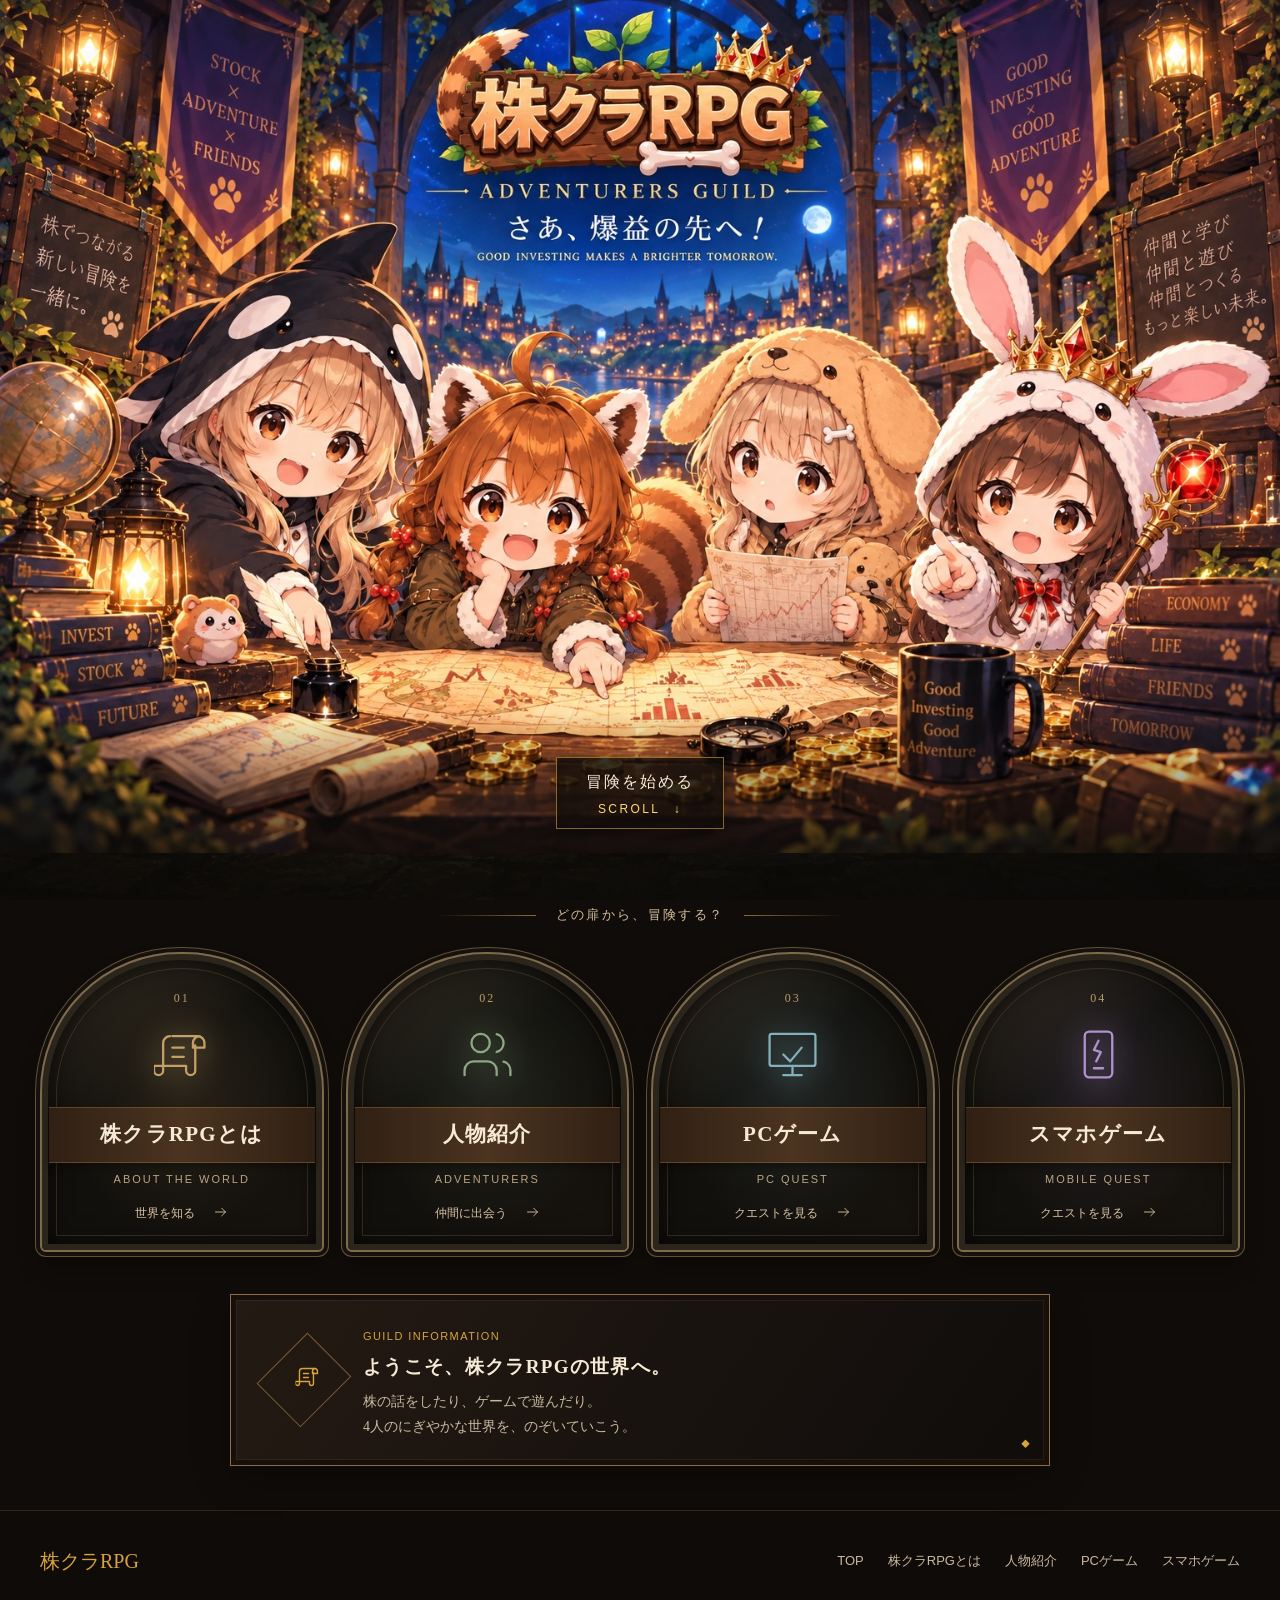
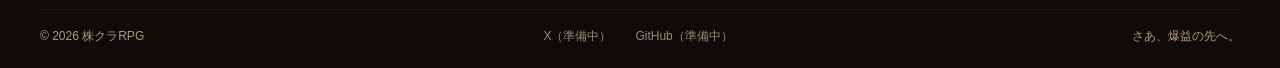
==== commit 1f0e729b: "bac３２" ====
--- a/index.html
+++ b/index.html
@@ -4,20 +4,8 @@
   <img class="hero-visual" src="./assets/images/backgrounds/top.jpeg" alt="株クラRPGのロゴと、明かりの灯るギルドに集まった4人の仲間たち" width="1536" height="1024" fetchpriority="high">
   <a class="hero-scroll" href="#adventure-menu"><span>冒険を始める</span><small>SCROLL <span aria-hidden="true">↓</span></small></a>
 </section>
-<section class="mobile-welcome" aria-labelledby="mobile-hero-title">
-  <div class="mobile-welcome-copy container">
-    <p class="mobile-eyebrow">WELCOME TO THE<br>ADVENTURERS GUILD</p>
-    <img class="mobile-guild-logo" src="./assets/images/logo/kabukura-rpg.png" alt="株クラRPG" width="1857" height="847" fetchpriority="high">
-    <h1 id="mobile-hero-title">さあ、爆益の先へ！</h1>
-    <p class="mobile-subcopy">株好き4人が集まって、今日もワイワイ。</p>
-    <ul class="mobile-member-list" aria-label="ギルドの仲間たち">
-      <li><a href="./characters.html">みっちゃん</a></li>
-      <li><a href="./characters.html">ねむぱん</a></li>
-      <li><a href="./characters.html">にむし</a></li>
-      <li><a href="./characters.html">ポンコツ女王</a></li>
-    </ul>
-  </div>
+<section class="mobile-hero" aria-label="株クラRPGのキービジュアル">
   <div class="mobile-party-art">
     <img src="./assets/images/backgrounds/top.jpeg" alt="ギルドのテーブルを囲んで楽しむ4人の仲間" width="1536" height="1024" fetchpriority="high">
   </div>
-</section><section id="adventure-menu" class="entrance-section container" aria-label="冒険の入口" tabindex="-1"><p class="section-divider">どの扉から、冒険する？</p><div class="portal-grid"><a class="portal" href="./about.html"><span class="portal-number">01</span><span class="portal-symbol" data-icon="scroll"></span><h2>株クラRPGとは</h2><p>ABOUT THE WORLD</p><span class="portal-action">世界を知る<span data-icon="arrow"></span></span></a><a class="portal" href="./characters.html"><span class="portal-number">02</span><span class="portal-symbol" data-icon="users"></span><h2>人物紹介</h2><p>ADVENTURERS</p><span class="portal-action">仲間に出会う<span data-icon="arrow"></span></span></a><a class="portal" href="./games-pc.html"><span class="portal-number">03</span><span class="portal-symbol" data-icon="monitor"></span><h2>PCゲーム</h2><p>PC QUEST</p><span class="portal-action">クエストを見る<span data-icon="arrow"></span></span></a><a class="portal" href="./games-mobile.html"><span class="portal-number">04</span><span class="portal-symbol" data-icon="mobile"></span><h2>スマホゲーム</h2><p>MOBILE QUEST</p><span class="portal-action">クエストを見る<span data-icon="arrow"></span></span></a></div><div class="welcome rpg-panel"><div class="welcome-symbol" data-icon="scroll"></div><div><small>GUILD INFORMATION</small><h2>ようこそ、株クラRPGの世界へ。</h2><p>株の話をしたり、ゲームで遊んだり。<br>4人のにぎやかな世界を、のぞいていこう。</p></div></div></section></main><footer class="site-footer" data-footer></footer><noscript><p class="container noscript">人物・ゲームの一覧表示にはJavaScriptが必要です。<a href="./index.html">TOP</a> / <a href="./about.html">株クラRPGとは</a> / <a href="./characters.html">人物紹介</a> / <a href="./games-pc.html">PCゲーム</a> / <a href="./games-mobile.html">スマホゲーム</a></p></noscript></body></html>+</section><section id="adventure-menu" class="entrance-section container" aria-label="冒険の入口" tabindex="-1"><p class="section-divider">どの扉から、冒険する？</p><div class="portal-grid"><a class="portal" href="./about.html"><span class="portal-number">01</span><span class="portal-symbol" data-icon="scroll"></span><h2><span>株クラRPG<br class="portal-mobile-break">とは</span></h2><p>ABOUT THE WORLD</p><span class="portal-action">世界を知る<span data-icon="arrow"></span></span></a><a class="portal" href="./characters.html"><span class="portal-number">02</span><span class="portal-symbol" data-icon="users"></span><h2>人物紹介</h2><p>ADVENTURERS</p><span class="portal-action">仲間に出会う<span data-icon="arrow"></span></span></a><a class="portal" href="./games-pc.html"><span class="portal-number">03</span><span class="portal-symbol" data-icon="monitor"></span><h2>PCゲーム</h2><p>PC QUEST</p><span class="portal-action">クエストを見る<span data-icon="arrow"></span></span></a><a class="portal" href="./games-mobile.html"><span class="portal-number">04</span><span class="portal-symbol" data-icon="mobile"></span><h2><span>スマホ<br class="portal-mobile-break">ゲーム</span></h2><p>MOBILE QUEST</p><span class="portal-action">クエストを見る<span data-icon="arrow"></span></span></a></div><div class="welcome rpg-panel"><div class="welcome-symbol" data-icon="scroll"></div><div><small>GUILD INFORMATION</small><h2>ようこそ、株クラRPGの世界へ。</h2><p>株の話をしたり、ゲームで遊んだり。<br>4人のにぎやかな世界を、のぞいていこう。</p></div></div></section></main><footer class="site-footer" data-footer></footer><noscript><p class="container noscript">人物・ゲームの一覧表示にはJavaScriptが必要です。<a href="./index.html">TOP</a> / <a href="./about.html">株クラRPGとは</a> / <a href="./characters.html">人物紹介</a> / <a href="./games-pc.html">PCゲーム</a> / <a href="./games-mobile.html">スマホゲーム</a></p></noscript></body></html>
--- a/assets/css/home.css
+++ b/assets/css/home.css
@@ -13,10 +13,10 @@
 .entrance-section:focus-visible{outline:2px solid var(--gold);outline-offset:8px}
 
 .section-divider{display:flex;align-items:center;justify-content:center;gap:20px;font-size:13px;letter-spacing:.18em;color:#d5bf9c;margin:10px 0 25px}.section-divider:before,.section-divider:after{content:"";height:1px;width:100px;background:linear-gradient(90deg,transparent,#876c40)}.section-divider:after{transform:rotate(180deg)}.portal-grid{display:grid;grid-template-columns:repeat(4,minmax(0,1fr));gap:22px}.portal{--aura:#c3a066;position:relative;display:flex;flex-direction:column;align-items:center;min-height:300px;padding:34px 15px 20px;border:2px solid #7f6a4b;border-radius:140px 140px 6px 6px;background:radial-gradient(ellipse at 50% 45%,color-mix(in srgb,var(--aura) 13%,transparent),transparent 62%),linear-gradient(145deg,#30291f,#100f0c 40%,#17130e);box-shadow:0 0 0 4px #15110d,0 0 0 5px #645039,inset 0 0 0 6px #2c251b,inset 0 0 30px #000,0 14px 22px #0006;text-align:center;transition:transform .25s,border-color .25s,box-shadow .25s;isolation:isolate}.portal:nth-child(2){--aura:#8da883}.portal:nth-child(3){--aura:#83b0b9}.portal:nth-child(4){--aura:#b092cd}.portal:before{content:"";position:absolute;inset:14px;border:1px solid #9f84583d;border-radius:130px 130px 0 0;z-index:-1}.portal-number{font-size:12px;color:#b99b6c;letter-spacing:.16em}.portal-symbol{display:grid;place-items:center;height:90px;width:100%;color:var(--aura);filter:drop-shadow(0 0 15px var(--aura));transition:transform .25s}.portal-symbol svg.icon{height:55px;width:55px;stroke-width:1}.portal h2{width:calc(100% + 16px);font-size:21px;letter-spacing:.06em;margin:8px 0 7px;padding:8px 0;border-block:1px solid #b7874359;background:linear-gradient(90deg,#302013,#4b3420,#302013);box-shadow:0 4px 8px #0005}.portal p{font:11px var(--sans);letter-spacing:.18em;color:#bba483;margin:3px 0 15px}.portal-action{font:12px var(--sans);color:#d8c4a5;display:flex;gap:18px;align-items:center}.portal-action svg{width:15px}.portal:hover{transform:translateY(-4px);border-color:var(--gold-light);box-shadow:0 0 0 4px #15110d,0 0 0 5px #ad8b4f,inset 0 0 32px #b87b2230,0 14px 22px #0006}.portal:hover .portal-symbol{transform:scale(1.07)}.portal:active{transform:scale(.98)}.welcome{position:relative;width:min(820px,100%);margin:42px auto 0;padding:26px 42px;display:flex;align-items:center;gap:28px}.welcome-symbol{color:var(--gold);padding:18px;border:1px solid #7a5b32;transform:rotate(45deg)}.welcome-symbol svg{transform:rotate(-45deg)}.welcome h2{font-size:19px;letter-spacing:.07em;margin:0 0 5px}.welcome p{font-size:14px;color:var(--text-sub);margin:0}.welcome small{font:11px var(--sans);color:var(--gold);letter-spacing:.13em}.welcome:after{content:"◆";position:absolute;right:19px;bottom:13px;color:var(--gold);font-size:9px}.home .site-footer{margin-top:44px}
-@media(min-width:768px) and (max-width:1199px){.portal-grid{grid-template-columns:repeat(2,1fr);max-width:760px;margin:auto}.portal{min-height:280px}}@media(max-width:767px){.portal-grid{grid-template-columns:repeat(2,minmax(0,1fr));gap:22px 16px}.portal{min-height:252px;padding:25px 6px 17px}.portal-symbol{height:72px}.portal-symbol svg.icon{width:42px;height:42px}.portal h2{font-size:16px;width:calc(100% + 4px)}.portal p{font-size:10px;letter-spacing:.1em}.portal-action{font-size:12px;gap:8px}.section-divider{font-size:12px;gap:12px}.section-divider:before,.section-divider:after{width:40px}.welcome{margin-top:32px;padding:24px}.welcome-symbol{display:none}.welcome h2{font-size:17px}.welcome p{font-size:14px}}
+@media(min-width:768px) and (max-width:1199px){.portal-grid{grid-template-columns:repeat(2,1fr);max-width:760px;margin:auto}.portal{min-height:280px}}
 
-/* A separate HTML welcome screen for phones; desktop artwork stays unchanged. */
-.mobile-home-header,.mobile-welcome{display:none}
+/* Mobile header and key visual; desktop artwork stays unchanged. */
+.mobile-home-header,.mobile-hero,.portal-mobile-break{display:none}
 @media(max-width:767px){
   .desktop-hero{display:none}
   .mobile-home-header{display:block}
@@ -24,23 +24,29 @@
   .mobile-home-header .brand{font-size:18px;gap:9px}
   .mobile-home-header .brand small{font-size:10px;letter-spacing:.14em}
   .mobile-home-header .main-nav{top:60px}
-  .mobile-welcome{display:block;padding-top:23px;text-align:center;background:radial-gradient(ellipse at 50% 40%,#77532324,transparent 75%)}
-  .mobile-eyebrow{margin:0 0 10px;font:12px/1.6 var(--sans);letter-spacing:.21em;color:#d8bc8b}
-  .mobile-guild-logo{width:min(300px,88%);height:auto;margin:0 auto;filter:drop-shadow(0 7px 12px #0008)}
-  .mobile-welcome h1{font-size:clamp(24px,6.5vw,32px);letter-spacing:.08em;margin:13px 0 7px;line-height:1.6;text-shadow:0 2px 8px #000}
-  .mobile-subcopy{font-size:14px;line-height:1.8;color:var(--text-sub);margin:0}
-  .mobile-member-list{display:flex;flex-wrap:wrap;justify-content:center;align-items:center;gap:0 5px;list-style:none;padding:0;margin:9px 0 13px;font:13px/1.5 var(--sans);color:#e3cb9d}
-  .mobile-member-list li{display:flex;align-items:center}
-  .mobile-member-list li+li:before{content:"/";color:#9f8253;margin-right:5px}
-  .mobile-member-list a{display:inline-flex;align-items:center;min-height:44px;padding:0 2px}
-  .mobile-member-list a:hover{color:var(--gold-light)}
-  /* Mobile only: display the entire supplied image at its natural aspect ratio. */
-  .mobile-party-art{width:100%;margin:0;background:#211912;border-block:1px solid #ae854655}
-  .mobile-party-art img{width:100%;height:auto;display:block;object-fit:contain}
-  .entrance-section{padding-top:20px;scroll-margin-top:80px}
-  .section-divider{font-size:14px;letter-spacing:.07em;margin:7px 0 24px}
+  .mobile-hero{display:block;margin:0;padding:0}
+  /* Mobile only: crop the lower tabletop; keep the logo and all four heads. */
+  .mobile-party-art{width:100%;aspect-ratio:16/9;overflow:hidden;margin:0;background:#211912;border-block:1px solid #ae854655}
+  .mobile-party-art img{width:100%;height:100%;display:block;object-fit:cover;object-position:center top}
+  .entrance-section.container{width:calc(100% - 20px);padding-top:12px;scroll-margin-top:80px}
+  .section-divider{font-size:14px;letter-spacing:.07em;gap:12px;margin:4px 0 14px}
   .section-divider:before,.section-divider:after{width:28px}
-  .portal-grid{grid-template-columns:repeat(2,minmax(0,1fr));gap:22px 16px}
-  .portal{min-height:244px}
+  /* Four compact destinations stay visible together, even on narrow phones. */
+  .portal-grid{grid-template-columns:repeat(4,minmax(0,1fr));gap:6px}
+  .portal{min-width:0;min-height:140px;padding:10px 3px 7px;border-width:1px;border-radius:50px 50px 4px 4px;box-shadow:0 0 0 1px #15110d,0 0 0 2px #645039,inset 0 0 0 3px #2c251b,inset 0 0 18px #000,0 5px 10px #0006}
+  .portal:before{inset:5px;border-radius:45px 45px 0 0}
+  .portal-mobile-break{display:block}
+  .portal-number{font-size:10px;line-height:12px}
+  .portal-symbol{height:32px;flex-shrink:0}
+  .portal-symbol svg.icon{width:28px;height:28px}
+  .portal h2{display:flex;align-items:center;justify-content:center;width:100%;min-height:34px;margin:3px 0;padding:3px 0;font-size:12px;line-height:1.3;letter-spacing:0}
+  .portal p{display:flex;align-items:center;justify-content:center;min-height:20px;margin:0 0 3px;font-size:8px;line-height:1.25;letter-spacing:0}
+  .portal-action{margin-top:auto;font-size:9px;line-height:1.3;gap:0;letter-spacing:0}
+  .portal-action [data-icon]{display:none}
+  .portal:hover{transform:translateY(-2px);box-shadow:0 0 0 1px #15110d,0 0 0 2px #ad8b4f,inset 0 0 18px #b87b2230,0 5px 10px #0006}
+  .welcome{width:calc(100% - 16px);margin-top:28px;padding:24px}
+  .welcome-symbol{display:none}
+  .welcome h2{font-size:17px}
+  .welcome p{font-size:14px}
   .portal:active{transform:scale(.98);border-color:var(--gold-light);filter:brightness(1.12)}
 }
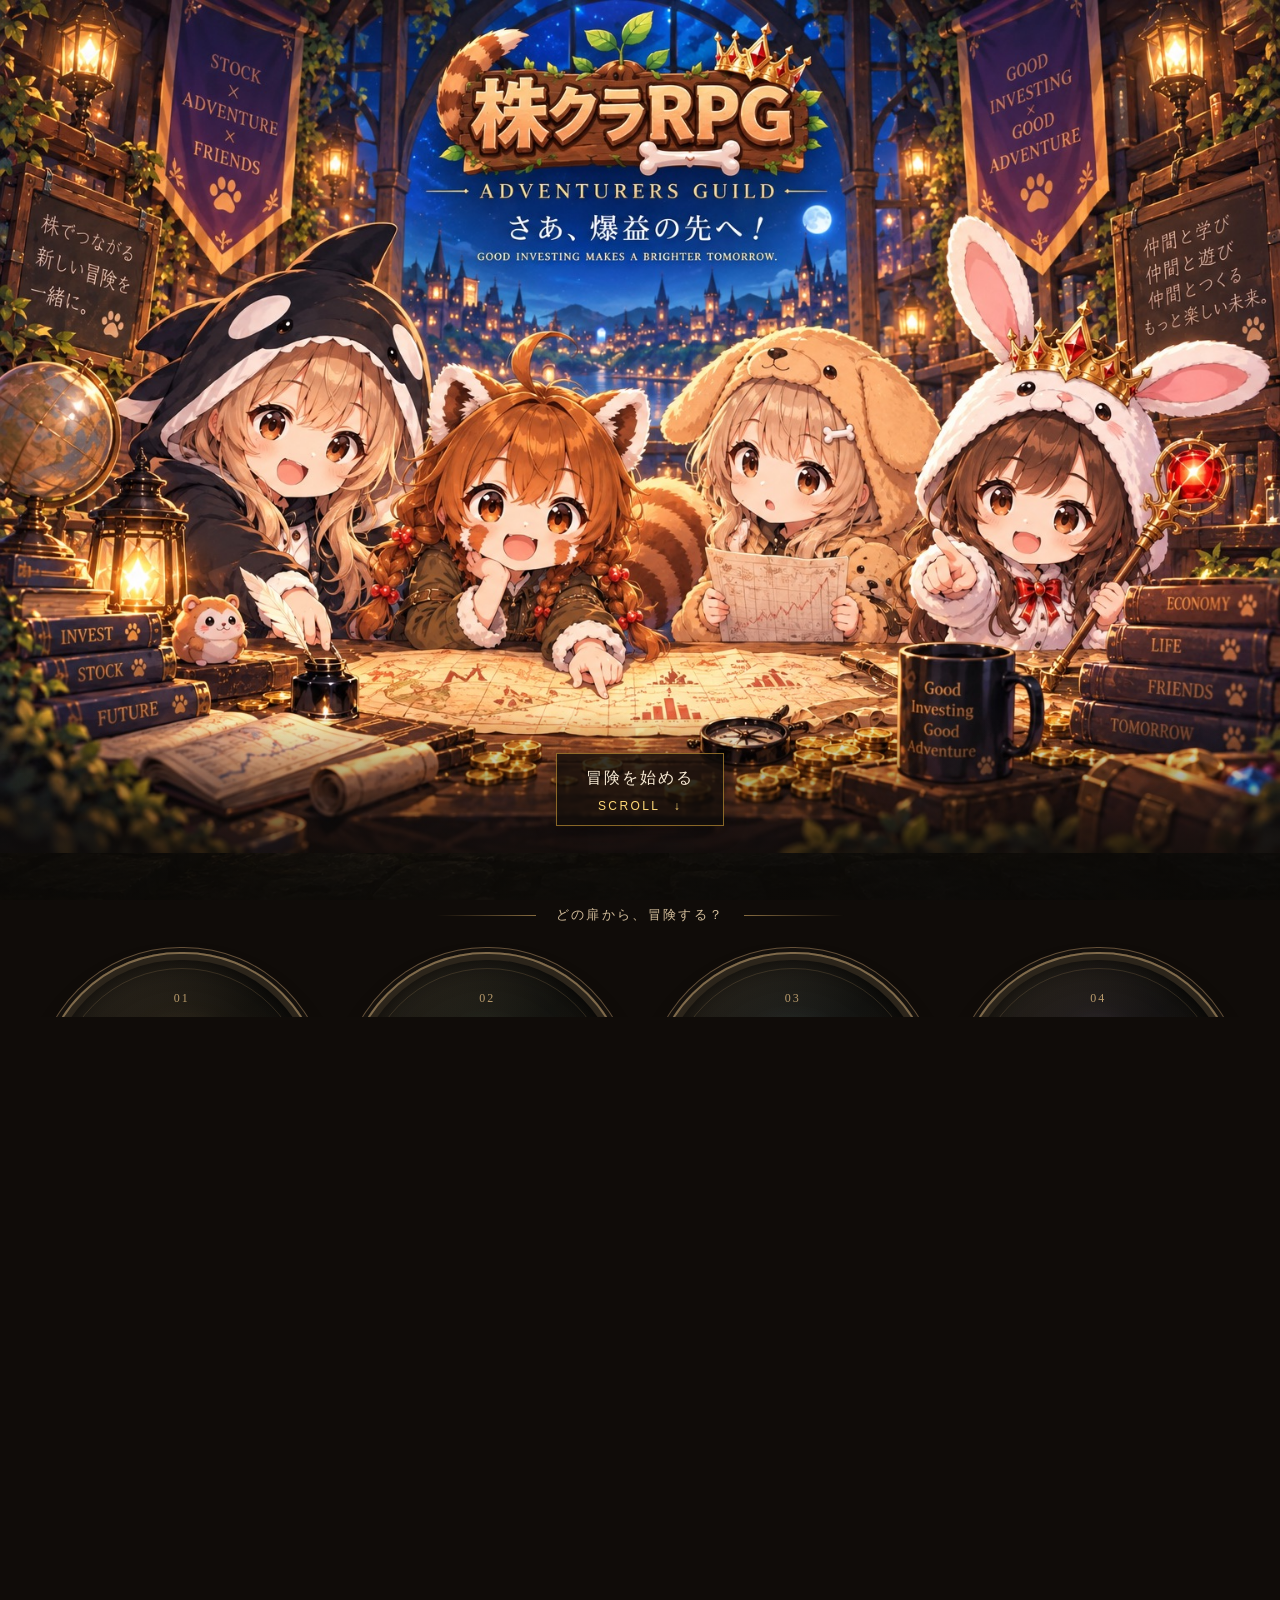
==== commit 53a40515: "bacう２" ====
--- a/index.html
+++ b/index.html
@@ -1,11 +1,10 @@
 <!doctype html>
-<html lang="ja"><head><meta charset="utf-8"><meta name="viewport" content="width=device-width,initial-scale=1"><meta name="theme-color" content="#100c09"><title>冒険者ギルド | 株クラRPG 公式サイト</title><meta name="description" content="株式投資をしている4人が、ワイワイ遊ぶ株クラRPGの世界。仲間たちの紹介とPC・スマホゲームを楽しもう。"><meta property="og:title" content="冒険者ギルド | 株クラRPG"><meta property="og:description" content="株式投資をしている4人が、ワイワイ遊ぶ株クラRPGの世界。仲間たちの紹介とPC・スマホゲームを楽しもう。"><meta property="og:type" content="website"><meta name="twitter:card" content="summary_large_image"><meta property="og:image" content="https://kabukura-rpg-guild.eager-loom-9898.chatgpt.site/assets/images/logo/kabukura-rpg.png"><meta property="og:image:alt" content="株クラRPG ロゴ"><meta property="og:url" content="https://kabukura-rpg-guild.eager-loom-9898.chatgpt.site/index.html"><link rel="icon" href="./assets/images/logo/kabukura-rpg.png"><link rel="stylesheet" href="./assets/css/common.css"><link rel="stylesheet" href="./assets/css/home.css"><script src="./data/site.js" defer></script><script src="./assets/js/common.js" defer></script></head><body class="home"><a class="skip-link" href="#main">本文へスキップ</a><header class="site-header mobile-home-header" data-header></header><main id="main"><section class="hero desktop-hero" aria-labelledby="hero-title">
-  <h1 id="hero-title" class="hero-title">株クラRPG — さあ、爆益の先へ！</h1>
+<html lang="ja"><head><meta charset="utf-8"><meta name="viewport" content="width=device-width,initial-scale=1"><meta name="theme-color" content="#100c09"><title>冒険者ギルド | 株クラRPG 公式サイト</title><meta name="description" content="株式投資をしている4人が、ワイワイ遊ぶ株クラRPGの世界。仲間たちの紹介とPC・スマホゲームを楽しもう。"><meta property="og:title" content="冒険者ギルド | 株クラRPG"><meta property="og:description" content="株式投資をしている4人が、ワイワイ遊ぶ株クラRPGの世界。仲間たちの紹介とPC・スマホゲームを楽しもう。"><meta property="og:type" content="website"><meta name="twitter:card" content="summary_large_image"><meta property="og:image" content="https://kabukura-rpg-guild.eager-loom-9898.chatgpt.site/assets/images/logo/kabukura-rpg.png"><meta property="og:image:alt" content="株クラRPG ロゴ"><meta property="og:url" content="https://kabukura-rpg-guild.eager-loom-9898.chatgpt.site/index.html"><link rel="icon" href="./assets/images/logo/kabukura-rpg.png"><link rel="stylesheet" href="./assets/css/common.css"><link rel="stylesheet" href="./assets/css/home.css?v=20260910-1"><link rel="stylesheet" href="./assets/css/dungeon.css?v=20260910-3"><script src="./data/site.js" defer></script><script src="./assets/js/common.js?v=20260910-2" defer></script><script src="./assets/js/dungeon.js?v=20260910-1" defer></script><script src="./assets/js/feedback.js?v=20260910-1" defer></script></head><body class="home"><a class="skip-link" href="#main">本文へスキップ</a><header class="site-header mobile-home-header" data-header></header><main data-page-view data-page="index" id="main"><h1 id="hero-title" class="hero-title">株クラRPG — さあ、爆益の先へ！</h1><section class="hero desktop-hero" aria-labelledby="hero-title">
   <img class="hero-visual" src="./assets/images/backgrounds/top.jpeg" alt="株クラRPGのロゴと、明かりの灯るギルドに集まった4人の仲間たち" width="1536" height="1024" fetchpriority="high">
-  <a class="hero-scroll" href="#adventure-menu"><span>冒険を始める</span><small>SCROLL <span aria-hidden="true">↓</span></small></a>
+  <a class="hero-scroll" data-navigation="scroll" href="#adventure-menu"><span>冒険を始める</span><small>SCROLL <span aria-hidden="true">↓</span></small></a>
 </section>
 <section class="mobile-hero" aria-label="株クラRPGのキービジュアル">
   <div class="mobile-party-art">
     <img src="./assets/images/backgrounds/top.jpeg" alt="ギルドのテーブルを囲んで楽しむ4人の仲間" width="1536" height="1024" fetchpriority="high">
   </div>
-</section><section id="adventure-menu" class="entrance-section container" aria-label="冒険の入口" tabindex="-1"><p class="section-divider">どの扉から、冒険する？</p><div class="portal-grid"><a class="portal" href="./about.html"><span class="portal-number">01</span><span class="portal-symbol" data-icon="scroll"></span><h2><span>株クラRPG<br class="portal-mobile-break">とは</span></h2><p>ABOUT THE WORLD</p><span class="portal-action">世界を知る<span data-icon="arrow"></span></span></a><a class="portal" href="./characters.html"><span class="portal-number">02</span><span class="portal-symbol" data-icon="users"></span><h2>人物紹介</h2><p>ADVENTURERS</p><span class="portal-action">仲間に出会う<span data-icon="arrow"></span></span></a><a class="portal" href="./games-pc.html"><span class="portal-number">03</span><span class="portal-symbol" data-icon="monitor"></span><h2>PCゲーム</h2><p>PC QUEST</p><span class="portal-action">クエストを見る<span data-icon="arrow"></span></span></a><a class="portal" href="./games-mobile.html"><span class="portal-number">04</span><span class="portal-symbol" data-icon="mobile"></span><h2><span>スマホ<br class="portal-mobile-break">ゲーム</span></h2><p>MOBILE QUEST</p><span class="portal-action">クエストを見る<span data-icon="arrow"></span></span></a></div><div class="welcome rpg-panel"><div class="welcome-symbol" data-icon="scroll"></div><div><small>GUILD INFORMATION</small><h2>ようこそ、株クラRPGの世界へ。</h2><p>株の話をしたり、ゲームで遊んだり。<br>4人のにぎやかな世界を、のぞいていこう。</p></div></div></section></main><footer class="site-footer" data-footer></footer><noscript><p class="container noscript">人物・ゲームの一覧表示にはJavaScriptが必要です。<a href="./index.html">TOP</a> / <a href="./about.html">株クラRPGとは</a> / <a href="./characters.html">人物紹介</a> / <a href="./games-pc.html">PCゲーム</a> / <a href="./games-mobile.html">スマホゲーム</a></p></noscript></body></html>+</section><section id="adventure-menu" class="entrance-section container" aria-label="冒険の入口" tabindex="-1"><p class="section-divider">どの扉から、冒険する？</p><div class="portal-grid"><a class="portal" data-navigation="door" data-destination="about" href="./about.html"><div class="portal-content" data-transition-visual><span class="portal-number">01</span><span class="portal-symbol" data-icon="scroll"></span><h2><span>株クラRPG<br class="portal-mobile-break">とは</span></h2><p>ABOUT THE WORLD</p><span class="portal-action">世界を知る<span data-icon="arrow"></span></span></div></a><a class="portal" data-navigation="door" data-destination="characters" href="./characters.html"><div class="portal-content" data-transition-visual><span class="portal-number">02</span><span class="portal-symbol" data-icon="users"></span><h2>人物紹介</h2><p>ADVENTURERS</p><span class="portal-action">仲間に出会う<span data-icon="arrow"></span></span></div></a><a class="portal" data-navigation="door" data-destination="games-pc" href="./games-pc.html"><div class="portal-content" data-transition-visual><span class="portal-number">03</span><span class="portal-symbol" data-icon="monitor"></span><h2>PCゲーム</h2><p>PC QUEST</p><span class="portal-action">クエストを見る<span data-icon="arrow"></span></span></div></a><a class="portal" data-navigation="door" data-destination="games-mobile" href="./games-mobile.html"><div class="portal-content" data-transition-visual><span class="portal-number">04</span><span class="portal-symbol" data-icon="mobile"></span><h2><span>スマホ<br class="portal-mobile-break">ゲーム</span></h2><p>MOBILE QUEST</p><span class="portal-action">クエストを見る<span data-icon="arrow"></span></span></div></a></div><p class="area-divider" aria-hidden="true"><span>GUILD HALL</span></p><div class="welcome rpg-panel"><div class="welcome-symbol" data-icon="scroll"></div><div><small>GUILD INFORMATION</small><h2>ようこそ、株クラRPGの世界へ。</h2><p>株の話をしたり、ゲームで遊んだり。<br>4人のにぎやかな世界を、のぞいていこう。</p></div></div></section></main><footer class="site-footer" data-footer></footer><noscript><p class="container noscript">人物・ゲームの一覧表示にはJavaScriptが必要です。<a data-navigation="page" data-destination="index" href="./index.html">TOP</a> / <a data-navigation="page" data-destination="about" href="./about.html">株クラRPGとは</a> / <a data-navigation="page" data-destination="characters" href="./characters.html">人物紹介</a> / <a data-navigation="page" data-destination="games-pc" href="./games-pc.html">PCゲーム</a> / <a data-navigation="page" data-destination="games-mobile" href="./games-mobile.html">スマホゲーム</a></p></noscript></body></html>
--- a/assets/css/home.css
+++ b/assets/css/home.css
@@ -3,7 +3,7 @@
 .hero-title{position:absolute;width:1px;height:1px;margin:-1px;padding:0;overflow:hidden;clip-path:inset(50%);white-space:nowrap}
 .hero-visual{display:block;width:100%;height:auto;aspect-ratio:3/2;object-fit:contain;object-position:center;margin:0 auto}
 .hero::after{content:"";position:absolute;inset:auto 0 0;height:140px;background:linear-gradient(transparent,#100c09b8);pointer-events:none}
-.hero-scroll{position:absolute;z-index:1;left:50%;bottom:24px;transform:translateX(-50%);display:flex;flex-direction:column;align-items:center;justify-content:center;gap:4px;min-width:168px;min-height:64px;padding:10px 22px;background:#100c09c9;border:1px solid #d7a43b99;color:var(--text-main);font-size:16px;letter-spacing:.12em;box-shadow:0 4px 20px #0005;transition:background .2s,border-color .2s}
+.hero-scroll{position:absolute;z-index:1;left:50%;top:min(calc(100% - 100px),calc(100vh - 100px));top:min(calc(100% - 100px),calc(100svh - 100px));transform:translateX(-50%);display:flex;flex-direction:column;align-items:center;justify-content:center;gap:4px;min-width:168px;min-height:64px;padding:10px 22px;background:#100c09c9;border:1px solid #d7a43b99;color:var(--text-main);font-size:16px;letter-spacing:.12em;box-shadow:0 4px 20px #0005;transition:background .2s,border-color .2s}
 .hero-scroll small{font:12px/1.5 var(--sans);letter-spacing:.2em;color:var(--gold-light)}
 .hero-scroll small span{display:inline-block;margin-left:8px}
 .hero-scroll:hover{background:#302113e8;border-color:var(--gold-light)}
@@ -13,7 +13,17 @@
 .entrance-section:focus-visible{outline:2px solid var(--gold);outline-offset:8px}
 
 .section-divider{display:flex;align-items:center;justify-content:center;gap:20px;font-size:13px;letter-spacing:.18em;color:#d5bf9c;margin:10px 0 25px}.section-divider:before,.section-divider:after{content:"";height:1px;width:100px;background:linear-gradient(90deg,transparent,#876c40)}.section-divider:after{transform:rotate(180deg)}.portal-grid{display:grid;grid-template-columns:repeat(4,minmax(0,1fr));gap:22px}.portal{--aura:#c3a066;position:relative;display:flex;flex-direction:column;align-items:center;min-height:300px;padding:34px 15px 20px;border:2px solid #7f6a4b;border-radius:140px 140px 6px 6px;background:radial-gradient(ellipse at 50% 45%,color-mix(in srgb,var(--aura) 13%,transparent),transparent 62%),linear-gradient(145deg,#30291f,#100f0c 40%,#17130e);box-shadow:0 0 0 4px #15110d,0 0 0 5px #645039,inset 0 0 0 6px #2c251b,inset 0 0 30px #000,0 14px 22px #0006;text-align:center;transition:transform .25s,border-color .25s,box-shadow .25s;isolation:isolate}.portal:nth-child(2){--aura:#8da883}.portal:nth-child(3){--aura:#83b0b9}.portal:nth-child(4){--aura:#b092cd}.portal:before{content:"";position:absolute;inset:14px;border:1px solid #9f84583d;border-radius:130px 130px 0 0;z-index:-1}.portal-number{font-size:12px;color:#b99b6c;letter-spacing:.16em}.portal-symbol{display:grid;place-items:center;height:90px;width:100%;color:var(--aura);filter:drop-shadow(0 0 15px var(--aura));transition:transform .25s}.portal-symbol svg.icon{height:55px;width:55px;stroke-width:1}.portal h2{width:calc(100% + 16px);font-size:21px;letter-spacing:.06em;margin:8px 0 7px;padding:8px 0;border-block:1px solid #b7874359;background:linear-gradient(90deg,#302013,#4b3420,#302013);box-shadow:0 4px 8px #0005}.portal p{font:11px var(--sans);letter-spacing:.18em;color:#bba483;margin:3px 0 15px}.portal-action{font:12px var(--sans);color:#d8c4a5;display:flex;gap:18px;align-items:center}.portal-action svg{width:15px}.portal:hover{transform:translateY(-4px);border-color:var(--gold-light);box-shadow:0 0 0 4px #15110d,0 0 0 5px #ad8b4f,inset 0 0 32px #b87b2230,0 14px 22px #0006}.portal:hover .portal-symbol{transform:scale(1.07)}.portal:active{transform:scale(.98)}.welcome{position:relative;width:min(820px,100%);margin:42px auto 0;padding:26px 42px;display:flex;align-items:center;gap:28px}.welcome-symbol{color:var(--gold);padding:18px;border:1px solid #7a5b32;transform:rotate(45deg)}.welcome-symbol svg{transform:rotate(-45deg)}.welcome h2{font-size:19px;letter-spacing:.07em;margin:0 0 5px}.welcome p{font-size:14px;color:var(--text-sub);margin:0}.welcome small{font:11px var(--sans);color:var(--gold);letter-spacing:.13em}.welcome:after{content:"◆";position:absolute;right:19px;bottom:13px;color:var(--gold);font-size:9px}.home .site-footer{margin-top:44px}
-@media(min-width:768px) and (max-width:1199px){.portal-grid{grid-template-columns:repeat(2,1fr);max-width:760px;margin:auto}.portal{min-height:280px}}
+/* A separate inner surface keeps future door motion independent of the link/focus ring. */
+.portal-content{display:flex;flex-direction:column;align-items:center;flex:1;width:100%;min-width:0}
+@media(min-width:768px) and (max-width:1199px){
+  .portal-grid{grid-template-columns:repeat(4,minmax(0,1fr));gap:18px}
+  .portal{min-height:224px;padding:24px 8px 16px}
+  .portal-symbol{height:62px}
+  .portal-symbol svg.icon{width:38px;height:38px}
+  .portal h2{width:100%;font-size:16px;letter-spacing:0;margin:6px 0;padding:6px 0}
+  .portal p{font-size:9px;letter-spacing:.04em;margin-bottom:12px}
+  .portal-action{font-size:11px;gap:5px}
+}
 
 /* Mobile header and key visual; desktop artwork stays unchanged. */
 .mobile-home-header,.mobile-hero,.portal-mobile-break{display:none}
--- a/assets/css/dungeon.css
+++ b/assets/css/dungeon.css
@@ -0,0 +1,166 @@
+/* Mobile interaction layer. Desktop layout and key art stay untouched. */
+.area-marker, .mobile-return-label, .transition-overlay { display: none; }
+.area-divider, .menu-caption, .menu-area, .modal-caption { display: none; }
+.modal-toolbar { display: contents; }
+
+@media (max-width: 767px) {
+  .page-head .desktop-crumb-label, .page-head .crumb > span,
+  .page-head > .eyebrow { display: none; }
+  .mobile-return-label { display: inline; }
+  .page-head .crumb, .game-page .page-head .crumb { margin-bottom: 8px; }
+  .page-head .crumb a { display: inline-flex; align-items: center; min-height: 44px; }
+  .page-end .back-link { min-height: 44px; display: inline-flex; align-items: center; }
+  .page-head .area-marker {
+    display: flex; flex-wrap: wrap; align-items: center; gap: 2px 10px;
+    margin: 0 0 8px; padding-left: 10px; border-left: 2px solid var(--gold);
+    color: var(--gold-light); line-height: 1.6;
+  }
+  .area-marker span { font: 11px/1.6 var(--sans); letter-spacing: .1em; }
+  .area-marker small { font-size: 12px; color: var(--text-sub); }
+
+  /* The glow is a static shadow on a layer; only its opacity animates. */
+  .portal, a[data-navigation="game"], .back-link, .crumb a {
+    position: relative; transition: transform 150ms;
+  }
+  .portal::after, a[data-navigation="game"]::after {
+    content: ""; position: absolute; inset: 0; border-radius: inherit;
+    pointer-events: none; opacity: 0; transition: opacity 150ms;
+    box-shadow: inset 0 0 16px #e7b85c70, 0 0 12px #e7b85c60;
+    border: 1px solid #f5d386;
+  }
+  .portal:active, .portal.is-entering,
+  a[data-navigation="game"]:active, a[data-navigation="game"].is-entering,
+  .back-link:active, .crumb a:active { transform: scale(.97); filter: none; }
+  .portal:active::after, .portal.is-entering::after,
+  a[data-navigation="game"]:active::after, a[data-navigation="game"].is-entering::after { opacity: 1; }
+  a[data-navigation="game"].is-entering { filter: none; }
+
+  .transition-overlay {
+    display: grid; place-items: center; position: fixed; inset: 0; z-index: 1000;
+    background: #0c0a08; color: #e9cf94; opacity: 0; pointer-events: none;
+    transition: none;
+  }
+  .transition-overlay.is-visible { opacity: 1; transition: opacity 280ms ease 60ms; }
+  .transition-overlay.is-quest { background: radial-gradient(ellipse, #302213, #0c0a08 70%); }
+  .transition-overlay.is-quest.is-visible { transition-duration: 340ms; }
+  .transition-caption { font: 12px/1.5 var(--sans); letter-spacing: .22em; }
+  .is-quest .transition-caption {
+    font-size: 20px; letter-spacing: .18em; padding: 18px 24px;
+    border-block: 1px solid #a77c40;
+  }
+  .explore-section { transition: opacity 380ms ease, transform 380ms ease; }
+  .explore-pending { opacity: 0; transform: translateY(12px); }
+  .explore-pending:focus-within { opacity: 1; transform: none; }
+}
+
+/* Phase 2: a still, gradually darker background; no scroll listeners or loops. */
+@media (max-width: 767px) {
+  body { position: relative; isolation: isolate; }
+  body::after {
+    content: ""; position: absolute; inset: 0; z-index: -1; pointer-events: none;
+    background: linear-gradient(180deg, transparent 320px, #0c0a0833 55%, #070b12a6);
+  }
+  .area-divider {
+    display: flex; align-items: center; gap: 12px; margin: 28px 0 18px;
+    color: #c8ad7b; font: 10px/1.6 var(--sans); letter-spacing: .14em;
+  }
+  .area-divider::before, .area-divider::after {
+    content: ""; height: 3px; flex: 1;
+    border-block: 1px solid #8f713e77;
+  }
+  .area-divider span { text-align: center; }
+  .area-divider + .welcome { margin-top: 0; }
+  .area-divider + .section-heading { margin-top: 0; }
+  .area-divider--return + .page-end { margin-top: 0; }
+
+  .site-header .main-nav {
+    display: flex; top: 100%; left: auto; right: 8px; width: min(330px, calc(100% - 16px));
+    max-height: calc(100dvh - 82px); overflow-y: auto; padding: 16px;
+    background: linear-gradient(135deg, #30251c, #14110eef);
+    border: 1px solid #9e7a45; box-shadow: inset 0 0 0 4px #18120e, 0 12px 28px #0008;
+    opacity: 0; transform: translateY(-8px); visibility: hidden; pointer-events: none;
+    transition: opacity 220ms ease, transform 220ms ease, visibility 0s linear 220ms;
+  }
+  .site-header .main-nav.is-open {
+    opacity: 1; transform: none; visibility: visible; pointer-events: auto;
+    transition-delay: 0s;
+  }
+  .menu-caption {
+    display: flex; justify-content: space-between; align-items: center; gap: 12px;
+    width: 100%; margin: 0 0 10px; padding: 4px 4px 12px; border-bottom: 1px solid #92744666;
+    color: var(--gold-light); font: 12px/1.5 var(--sans); letter-spacing: .1em;
+  }
+  .menu-caption span { font-size: 11px; color: var(--text-sub); letter-spacing: 0; }
+  .site-header .main-nav a {
+    display: flex; justify-content: space-between; align-items: center; flex-wrap: wrap;
+    gap: 3px 12px; min-height: 48px; padding: 12px 10px; border: 1px solid transparent;
+    transition: transform 150ms;
+  }
+  .main-nav .menu-area { display: block; font-size: 9px; letter-spacing: .04em; color: #b8a384; }
+  .site-header .main-nav a[aria-current="page"] { border-color: #ae854d; background: #b3852920; }
+  .main-nav a:active, .menu-toggle:active, .modal-close:active { transform: scale(.97); background: #4a3520; }
+  .menu-toggle, .modal-close { transition: transform 150ms; }
+
+  /* One native button per character remains the keyboard and pointer target. */
+  .character-card { position: relative; }
+  .character-card [data-character]::after { content: ""; position: absolute; inset: 0; }
+  .character-card::after {
+    content: ""; position: absolute; inset: 0; pointer-events: none;
+    border: 1px solid #ffe3a1; box-shadow: inset 0 0 20px #e2b75f55;
+    opacity: 0; transition: opacity 150ms;
+  }
+  .character-card:has([data-character]:active)::after, .character-card:focus-within::after { opacity: 1; }
+  .character-card:has([data-character]:active) { transform: scale(.97); transition: transform 150ms; }
+  .character-card [data-character] { filter: none; }
+  .character-modal {
+    border: 3px double #c3a064; background: linear-gradient(135deg, #29221a, #15130f);
+    max-height: calc(100dvh - 32px); width: calc(100% - 24px);
+  }
+  .character-modal[open] { animation: status-enter 240ms ease-out; }
+  .character-modal[open]::backdrop { backdrop-filter: none; animation: veil-enter 240ms ease-out; }
+  .character-modal.is-closing { animation: status-leave 200ms ease-in forwards; }
+  .character-modal.is-closing::backdrop { animation: veil-leave 200ms ease-in forwards; }
+  .modal-toolbar {
+    display: flex; justify-content: space-between; align-items: center; gap: 8px;
+    position: sticky; top: 0; z-index: 2; padding: 6px 8px 6px 14px;
+    background: #211a13; border-bottom: 1px solid #ac854b;
+  }
+  .modal-caption { display: block; font: 11px/1.5 var(--sans); letter-spacing: .1em; color: #e2c78f; }
+  .modal-toolbar .modal-close { position: static; flex-shrink: 0; }
+  .modal-copy .stats { padding: 16px 12px; background: #100d0999; border: 1px solid #7f653e; }
+  @keyframes status-enter { from { opacity: 0; transform: translateY(10px) scale(.98); } to { opacity: 1; transform: none; } }
+  @keyframes status-leave { to { opacity: 0; transform: translateY(8px) scale(.98); } }
+  @keyframes veil-enter { from { opacity: 0; } to { opacity: 1; } }
+  @keyframes veil-leave { to { opacity: 0; } }
+}
+
+@media (max-width: 767px) and (prefers-reduced-motion: reduce) {
+  .transition-overlay { display: none; }
+  .explore-section, .explore-pending { opacity: 1; transform: none; }
+  .portal:active, a[data-navigation="game"]:active, .back-link:active, .crumb a:active { transform: none; }
+  .portal::after, a[data-navigation="game"]::after { box-shadow: none; }
+  .site-header .main-nav, .character-card:has([data-character]:active),
+  .main-nav a:active, .menu-toggle:active, .modal-close:active { transform: none; }
+  .character-card::after { box-shadow: none; }
+}
+
+/* Phase 3: opt-in controls share the menu; no desktop layout changes. */
+.feedback-settings { display: none; }
+@media (max-width: 767px) {
+  .feedback-settings {
+    display: grid; grid-template-columns: repeat(2, minmax(0, 1fr)); gap: 8px;
+    width: 100%; margin-top: 12px; padding-top: 14px; border-top: 1px solid #92744666;
+  }
+  .feedback-settings button {
+    min-height: 44px; padding: 8px 4px; border: 1px solid #83683f;
+    background: #19140e; color: #cbb99f; font: 11px/1.5 var(--sans);
+    transition: transform 150ms;
+  }
+  .feedback-settings button[aria-pressed="true"] { color: #ffd977; border-color: #c99c50; background: #44311b; }
+  .feedback-settings button:active:not(:disabled) { transform: scale(.97); }
+  .feedback-settings button:disabled { color: #a2947e; border-color: #554631; }
+  .feedback-settings small { grid-column: 1 / -1; font: 10px/1.6 var(--sans); color: #b8a384; }
+}
+@media (prefers-reduced-motion: reduce) {
+  .feedback-settings button:active:not(:disabled) { transform: none; }
+}
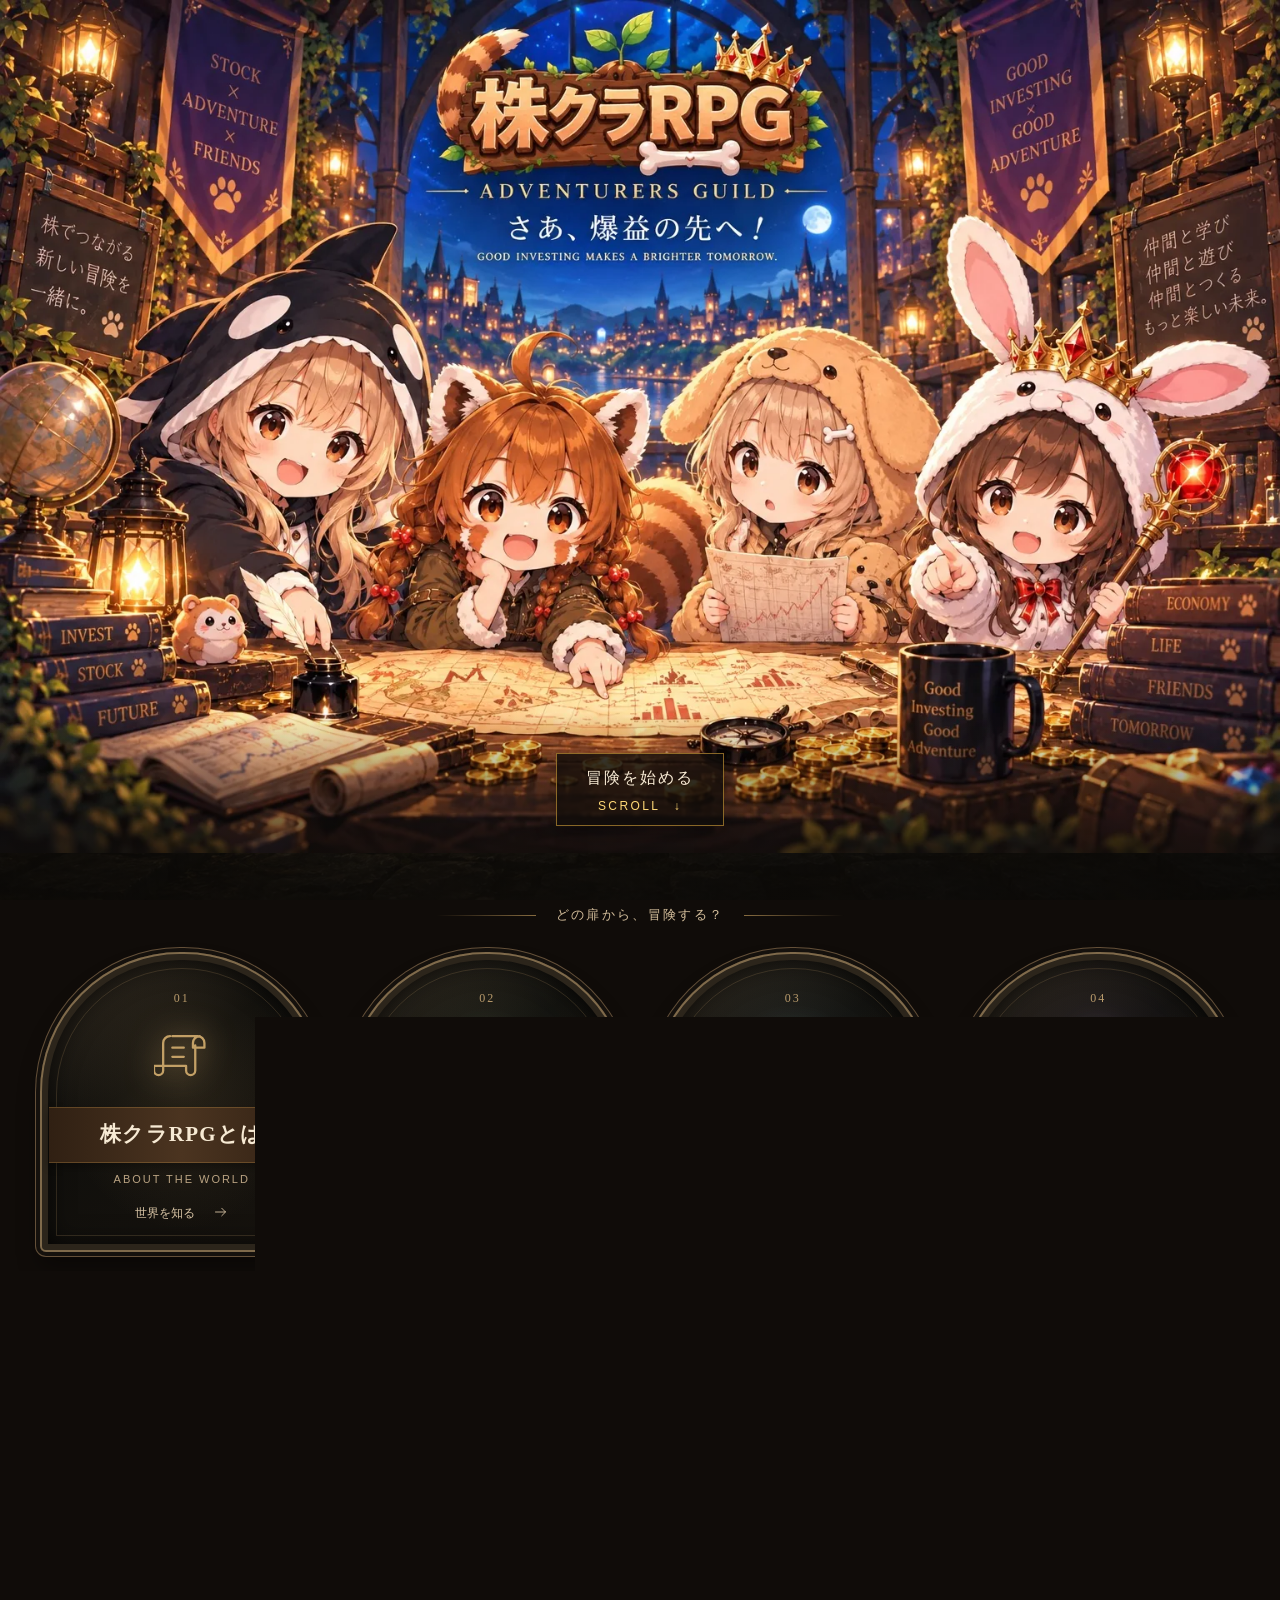
==== commit ec8026da: "bacうう２" ====
--- a/index.html
+++ b/index.html
@@ -1,10 +1,18 @@
 <!doctype html>
-<html lang="ja"><head><meta charset="utf-8"><meta name="viewport" content="width=device-width,initial-scale=1"><meta name="theme-color" content="#100c09"><title>冒険者ギルド | 株クラRPG 公式サイト</title><meta name="description" content="株式投資をしている4人が、ワイワイ遊ぶ株クラRPGの世界。仲間たちの紹介とPC・スマホゲームを楽しもう。"><meta property="og:title" content="冒険者ギルド | 株クラRPG"><meta property="og:description" content="株式投資をしている4人が、ワイワイ遊ぶ株クラRPGの世界。仲間たちの紹介とPC・スマホゲームを楽しもう。"><meta property="og:type" content="website"><meta name="twitter:card" content="summary_large_image"><meta property="og:image" content="https://kabukura-rpg-guild.eager-loom-9898.chatgpt.site/assets/images/logo/kabukura-rpg.png"><meta property="og:image:alt" content="株クラRPG ロゴ"><meta property="og:url" content="https://kabukura-rpg-guild.eager-loom-9898.chatgpt.site/index.html"><link rel="icon" href="./assets/images/logo/kabukura-rpg.png"><link rel="stylesheet" href="./assets/css/common.css"><link rel="stylesheet" href="./assets/css/home.css?v=20260910-1"><link rel="stylesheet" href="./assets/css/dungeon.css?v=20260910-3"><script src="./data/site.js" defer></script><script src="./assets/js/common.js?v=20260910-2" defer></script><script src="./assets/js/dungeon.js?v=20260910-1" defer></script><script src="./assets/js/feedback.js?v=20260910-1" defer></script></head><body class="home"><a class="skip-link" href="#main">本文へスキップ</a><header class="site-header mobile-home-header" data-header></header><main data-page-view data-page="index" id="main"><h1 id="hero-title" class="hero-title">株クラRPG — さあ、爆益の先へ！</h1><section class="hero desktop-hero" aria-labelledby="hero-title">
-  <img class="hero-visual" src="./assets/images/backgrounds/top.jpeg" alt="株クラRPGのロゴと、明かりの灯るギルドに集まった4人の仲間たち" width="1536" height="1024" fetchpriority="high">
+<html lang="ja"><head><meta charset="utf-8"><meta name="viewport" content="width=device-width,initial-scale=1"><meta name="theme-color" content="#100c09"><title>冒険者ギルド | 株クラRPG 公式サイト</title><meta name="description" content="株式投資をしている4人が、ワイワイ遊ぶ株クラRPGの世界。仲間たちの紹介とPC・スマホゲームを楽しもう。"><meta property="og:title" content="冒険者ギルド | 株クラRPG"><meta property="og:description" content="株式投資をしている4人が、ワイワイ遊ぶ株クラRPGの世界。仲間たちの紹介とPC・スマホゲームを楽しもう。"><meta property="og:type" content="website"><meta name="twitter:card" content="summary_large_image"><meta name="twitter:image" content="https://kabukura-rpg.github.io/portfolio/assets/images/logo/kabukura-rpg.png"><meta property="og:image" content="https://kabukura-rpg.github.io/portfolio/assets/images/logo/kabukura-rpg.png"><meta property="og:image:alt" content="株クラRPG ロゴ"><meta property="og:url" content="https://kabukura-rpg.github.io/portfolio/index.html"><link rel="icon" type="image/png" sizes="64x64" href="./assets/images/icons/favicon.png"><link rel="stylesheet" href="./assets/css/common.css"><link rel="stylesheet" href="./assets/css/home.css?v=20260910-1"><link rel="stylesheet" href="./assets/css/dungeon.css?v=20260910-3"><script src="./data/site.js" defer></script><script src="./assets/js/common.js?v=20260910-2" defer></script><script src="./assets/js/dungeon.js?v=20260910-1" defer></script><script src="./assets/js/feedback.js?v=20260910-1" defer></script></head><body class="home"><a class="skip-link" href="#main">本文へスキップ</a><header class="site-header mobile-home-header" data-header></header><main data-page-view data-page="index" id="main"><h1 id="hero-title" class="hero-title">株クラRPG — さあ、爆益の先へ！</h1><section class="hero desktop-hero" aria-labelledby="hero-title">
+  <picture style="display:contents">
+    <source media="(max-width: 767px)" type="image/webp" srcset="./assets/images/backgrounds/top-480.webp 480w, ./assets/images/backgrounds/top-768.webp 768w, ./assets/images/backgrounds/top-1152.webp 1152w" sizes="100vw">
+    <source type="image/webp" srcset="./assets/images/backgrounds/top-768.webp 768w, ./assets/images/backgrounds/top-1152.webp 1152w, ./assets/images/backgrounds/top-1536.webp 1536w" sizes="100vw">
+    <img class="hero-visual" src="./assets/images/backgrounds/top.jpeg" alt="株クラRPGのロゴと、明かりの灯るギルドに集まった4人の仲間たち" width="1536" height="1024" fetchpriority="high">
+  </picture>
   <a class="hero-scroll" data-navigation="scroll" href="#adventure-menu"><span>冒険を始める</span><small>SCROLL <span aria-hidden="true">↓</span></small></a>
 </section>
 <section class="mobile-hero" aria-label="株クラRPGのキービジュアル">
   <div class="mobile-party-art">
+    <picture style="display:contents">
+    <source media="(max-width: 767px)" type="image/webp" srcset="./assets/images/backgrounds/top-480.webp 480w, ./assets/images/backgrounds/top-768.webp 768w, ./assets/images/backgrounds/top-1152.webp 1152w" sizes="100vw">
+    <source type="image/webp" srcset="./assets/images/backgrounds/top-768.webp 768w, ./assets/images/backgrounds/top-1152.webp 1152w, ./assets/images/backgrounds/top-1536.webp 1536w" sizes="100vw">
     <img src="./assets/images/backgrounds/top.jpeg" alt="ギルドのテーブルを囲んで楽しむ4人の仲間" width="1536" height="1024" fetchpriority="high">
+  </picture>
   </div>
 </section><section id="adventure-menu" class="entrance-section container" aria-label="冒険の入口" tabindex="-1"><p class="section-divider">どの扉から、冒険する？</p><div class="portal-grid"><a class="portal" data-navigation="door" data-destination="about" href="./about.html"><div class="portal-content" data-transition-visual><span class="portal-number">01</span><span class="portal-symbol" data-icon="scroll"></span><h2><span>株クラRPG<br class="portal-mobile-break">とは</span></h2><p>ABOUT THE WORLD</p><span class="portal-action">世界を知る<span data-icon="arrow"></span></span></div></a><a class="portal" data-navigation="door" data-destination="characters" href="./characters.html"><div class="portal-content" data-transition-visual><span class="portal-number">02</span><span class="portal-symbol" data-icon="users"></span><h2>人物紹介</h2><p>ADVENTURERS</p><span class="portal-action">仲間に出会う<span data-icon="arrow"></span></span></div></a><a class="portal" data-navigation="door" data-destination="games-pc" href="./games-pc.html"><div class="portal-content" data-transition-visual><span class="portal-number">03</span><span class="portal-symbol" data-icon="monitor"></span><h2>PCゲーム</h2><p>PC QUEST</p><span class="portal-action">クエストを見る<span data-icon="arrow"></span></span></div></a><a class="portal" data-navigation="door" data-destination="games-mobile" href="./games-mobile.html"><div class="portal-content" data-transition-visual><span class="portal-number">04</span><span class="portal-symbol" data-icon="mobile"></span><h2><span>スマホ<br class="portal-mobile-break">ゲーム</span></h2><p>MOBILE QUEST</p><span class="portal-action">クエストを見る<span data-icon="arrow"></span></span></div></a></div><p class="area-divider" aria-hidden="true"><span>GUILD HALL</span></p><div class="welcome rpg-panel"><div class="welcome-symbol" data-icon="scroll"></div><div><small>GUILD INFORMATION</small><h2>ようこそ、株クラRPGの世界へ。</h2><p>株の話をしたり、ゲームで遊んだり。<br>4人のにぎやかな世界を、のぞいていこう。</p></div></div></section></main><footer class="site-footer" data-footer></footer><noscript><p class="container noscript">人物・ゲームの一覧表示にはJavaScriptが必要です。<a data-navigation="page" data-destination="index" href="./index.html">TOP</a> / <a data-navigation="page" data-destination="about" href="./about.html">株クラRPGとは</a> / <a data-navigation="page" data-destination="characters" href="./characters.html">人物紹介</a> / <a data-navigation="page" data-destination="games-pc" href="./games-pc.html">PCゲーム</a> / <a data-navigation="page" data-destination="games-mobile" href="./games-mobile.html">スマホゲーム</a></p></noscript></body></html>
